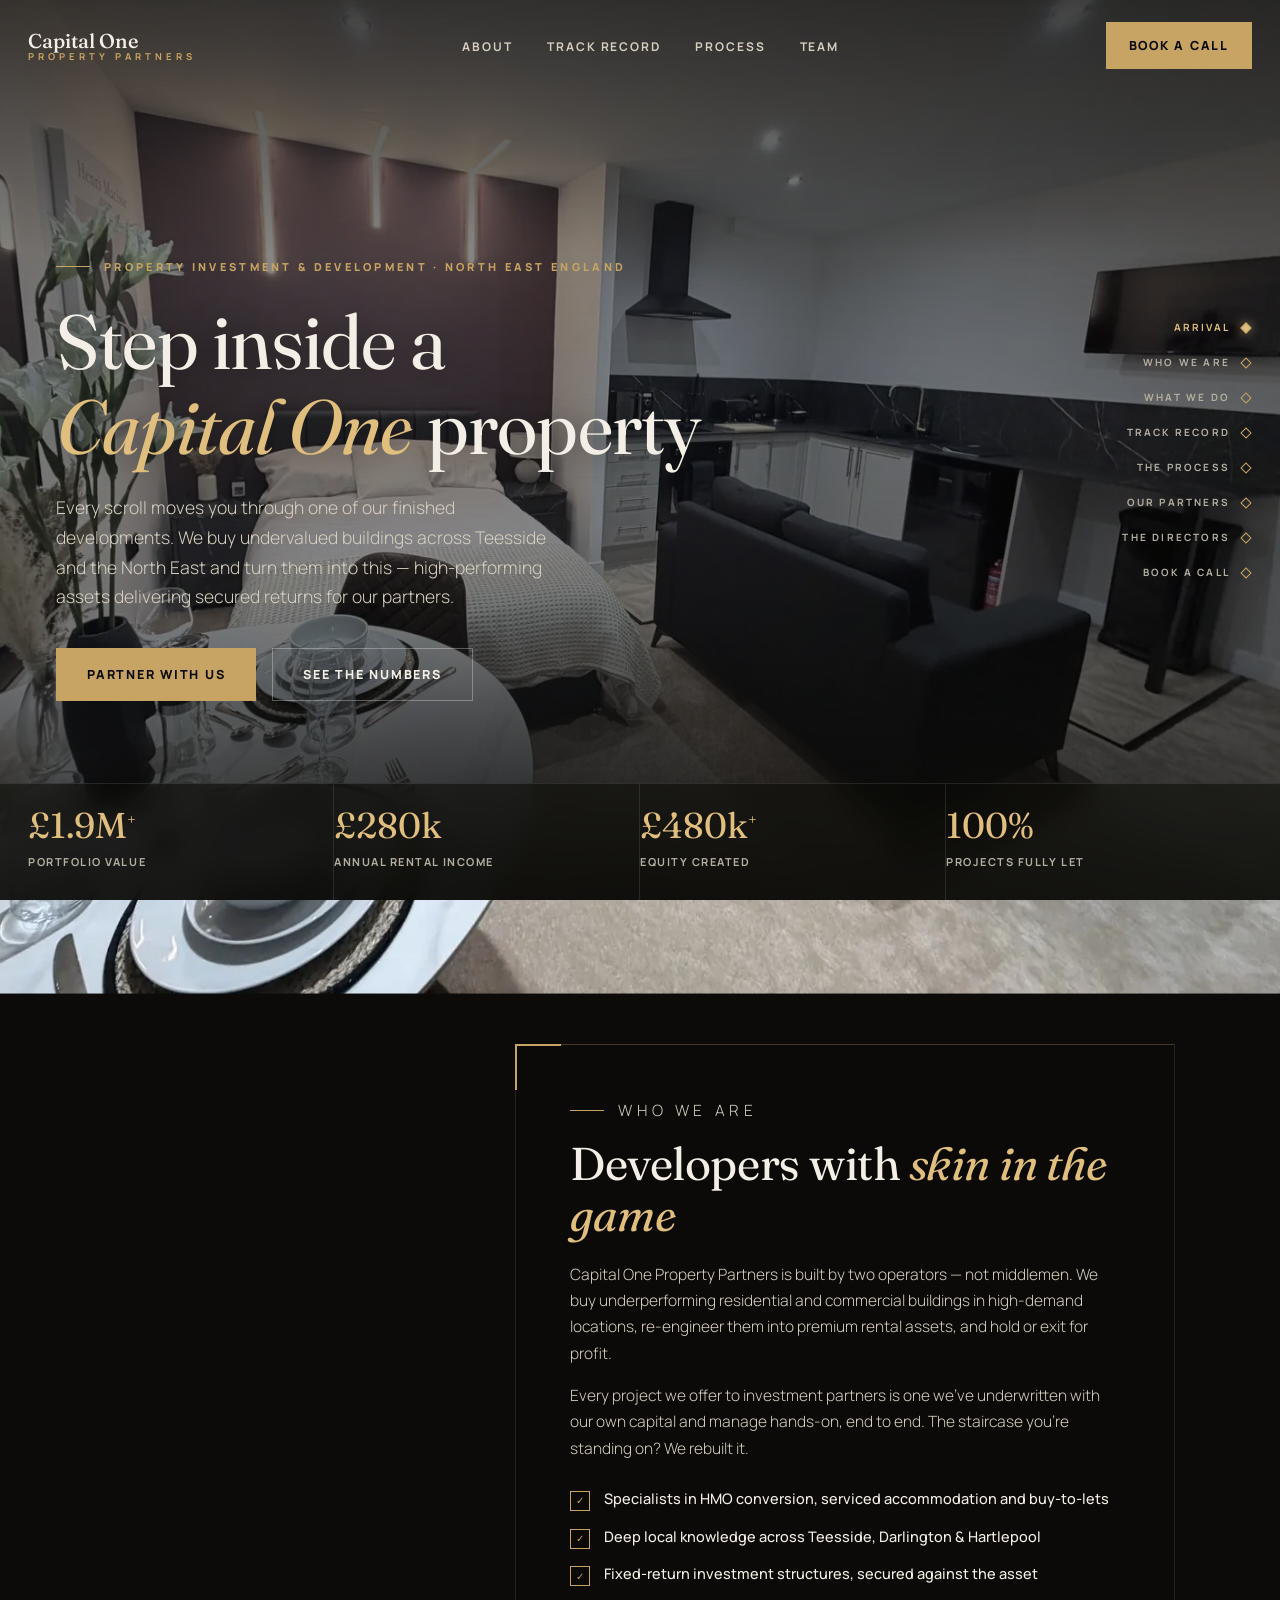
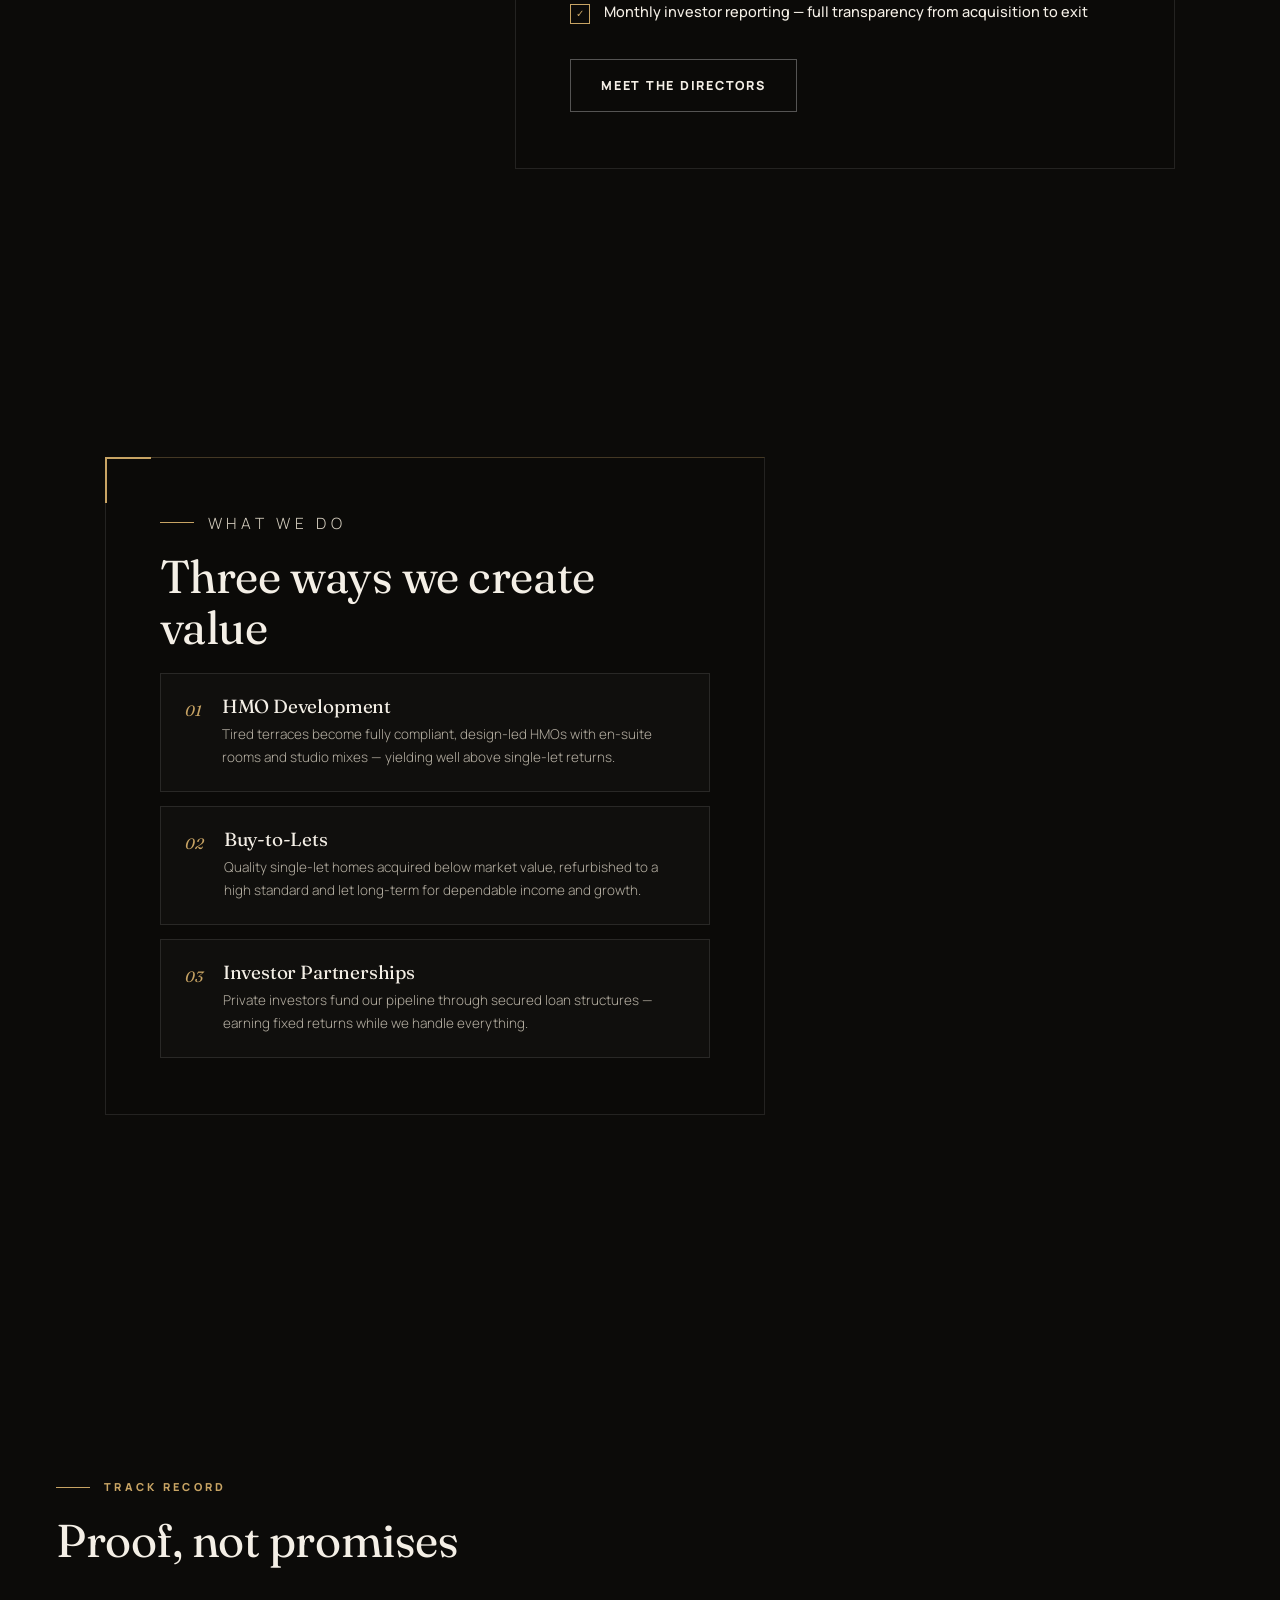
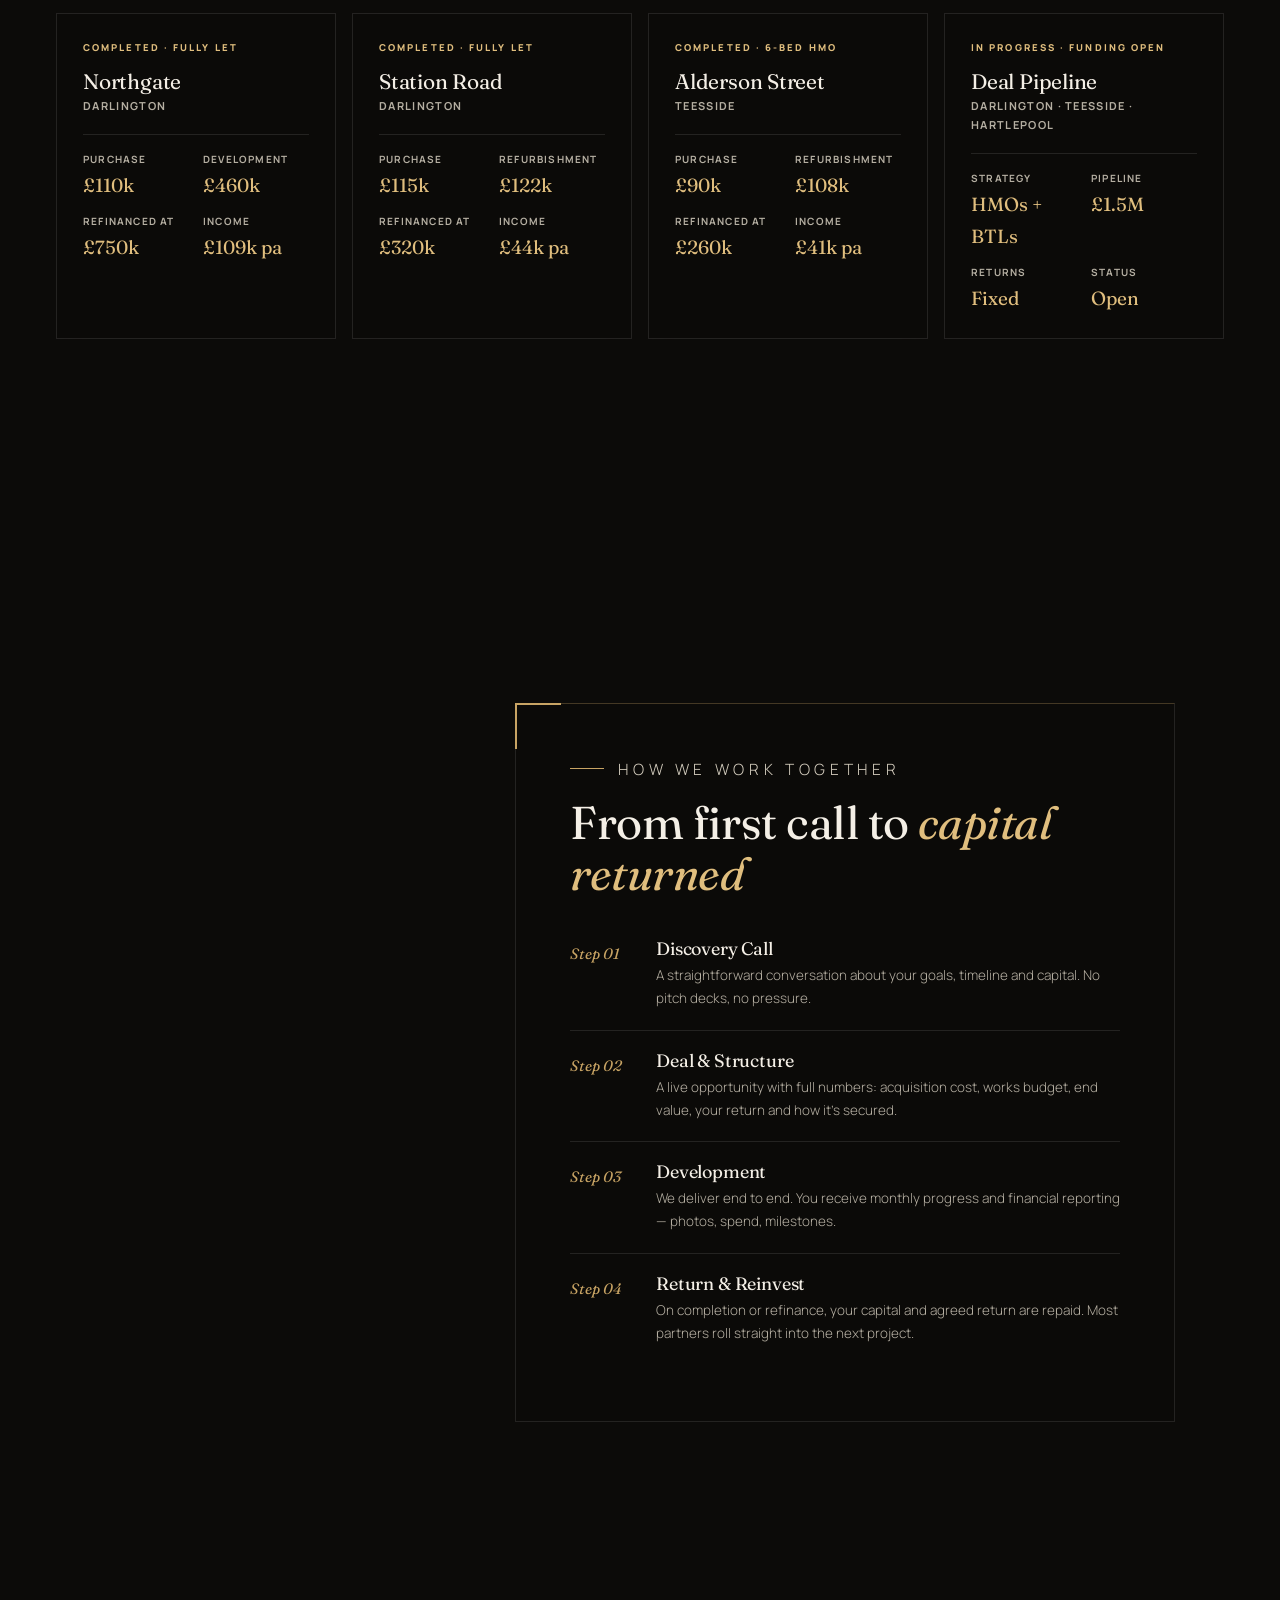
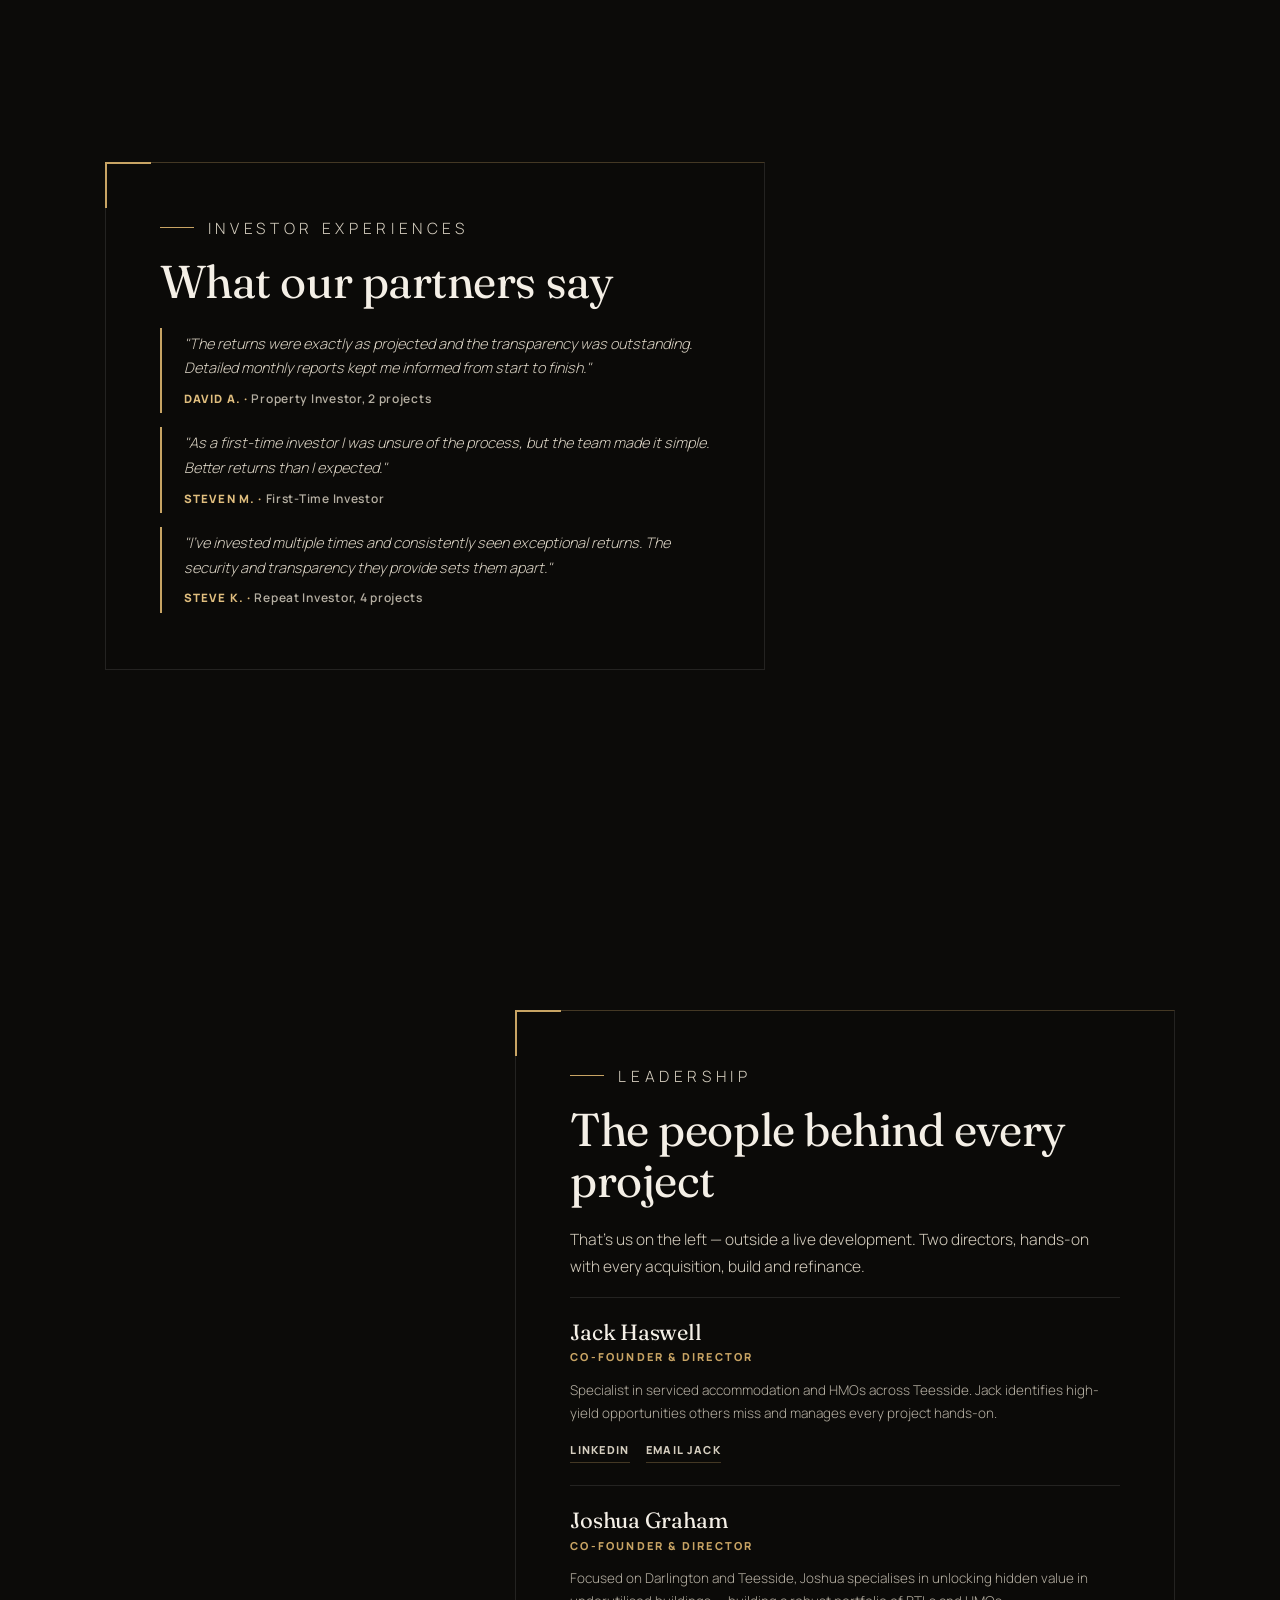
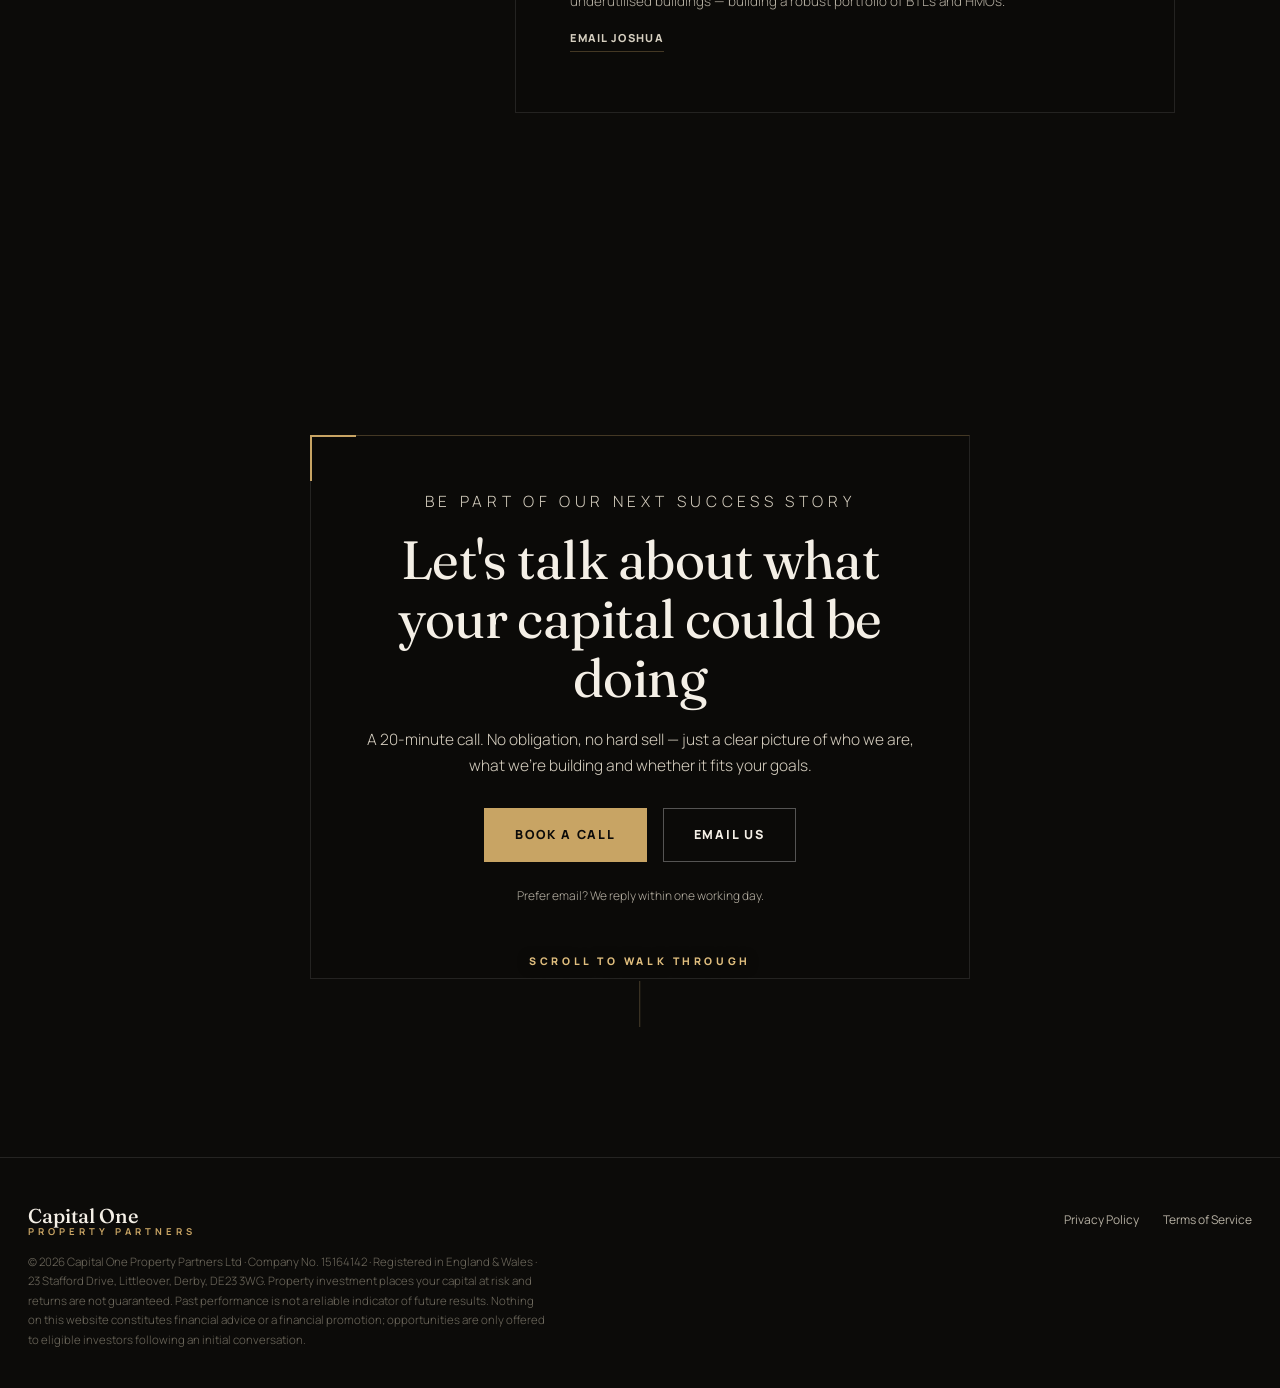
==== v2/index.html @ 55176f04 "Fix squiggle line visibility; add v2 walkthrough design concept - v1: scroll-drawn line now runs dow" ====
<!DOCTYPE html>
<html lang="en-GB">
<head>
<meta charset="UTF-8">
<meta name="viewport" content="width=device-width, initial-scale=1.0">
<title>Capital One Property Partners — Walk Through Our Work</title>
<meta name="description" content="Property investment and development across Teesside and the North East. Scroll to walk through one of our finished properties.">
<meta name="robots" content="noindex"><!-- design concept — remove when this becomes the live site -->
<link rel="icon" href="data:image/svg+xml,%3Csvg xmlns='http://www.w3.org/2000/svg' viewBox='0 0 64 64'%3E%3Crect width='64' height='64' fill='%230c0b09'/%3E%3Ctext x='32' y='45' font-family='Georgia,serif' font-size='34' fill='%23c8a464' text-anchor='middle'%3EC1%3C/text%3E%3C/svg%3E">
<link rel="preconnect" href="https://fonts.googleapis.com">
<link rel="preconnect" href="https://fonts.gstatic.com" crossorigin>
<link href="https://fonts.googleapis.com/css2?family=Fraunces:ital,opsz,wght@0,9..144,300;0,9..144,400;0,9..144,500;1,9..144,300;1,9..144,400&family=Manrope:wght@300;400;500;600;700;800&display=swap" rel="stylesheet">
<style>
/* ============================================================
   CAPITAL ONE PROPERTY PARTNERS — V2 CONCEPT
   "The Walkthrough": scrolling moves you through a property;
   each section of the site is a room.
   ============================================================ */
:root{
  --ink:#0c0b09;
  --line:rgba(255,255,255,.1);
  --line-2:rgba(200,164,100,.3);
  --gold:#c8a464;
  --gold-bright:#e0be7e;
  --cream:#f4efe6;
  --body:#b5afa2;
  --body-bright:#d6cfc0;
  --glass:rgba(12,11,9,.68);
  --serif:'Fraunces',Georgia,serif;
  --sans:'Manrope',-apple-system,sans-serif;
}
*{margin:0;padding:0;box-sizing:border-box}
html{scroll-behavior:smooth}
body{background:var(--ink);color:var(--cream);font-family:var(--sans);font-size:16px;line-height:1.7;-webkit-font-smoothing:antialiased;overflow-x:hidden}
img{max-width:100%;display:block}
a{color:inherit;text-decoration:none}
::selection{background:var(--gold);color:var(--ink)}

/* ============ THE WALK: fixed scenery ============ */
#walk{position:fixed;inset:0;z-index:-2;background:var(--ink)}
.scene{position:absolute;inset:-4%;width:108%;height:108%;object-fit:cover;opacity:0;visibility:hidden;transform:scale(1.05)}
.scene.first{opacity:1;visibility:visible}
#walk-tint{position:fixed;inset:0;z-index:-1;background:
  radial-gradient(120% 90% at 50% 108%,rgba(12,11,9,.88) 0%,rgba(12,11,9,.28) 55%,rgba(12,11,9,.42) 100%),
  linear-gradient(180deg,rgba(12,11,9,.62) 0%,rgba(12,11,9,.18) 28%,rgba(12,11,9,.30) 72%,rgba(12,11,9,.72) 100%)}
@media (prefers-reduced-motion:reduce){.scene{transform:none!important;transition:opacity .4s ease}}

/* ============ ROOM CAPTION ============ */
#room{position:fixed;left:26px;bottom:24px;z-index:40;display:flex;align-items:center;gap:12px;
  background:rgba(12,11,9,.72);-webkit-backdrop-filter:blur(10px);backdrop-filter:blur(10px);
  border:1px solid var(--line-2);padding:10px 18px 10px 14px;max-width:74vw;
  transition:opacity .45s ease,transform .45s ease}
#room.swap,#room.off{opacity:0;transform:translateY(8px)}
#room .pin{width:8px;height:8px;background:var(--gold-bright);border-radius:50%;flex:none;
  box-shadow:0 0 10px var(--gold-bright)}
#room .where{font-size:10px;letter-spacing:.3em;text-transform:uppercase;color:var(--gold);font-weight:800;line-height:1.4}
#room .name{font-family:var(--serif);font-size:16px;color:var(--cream);line-height:1.25;white-space:nowrap;overflow:hidden;text-overflow:ellipsis}

/* ============ ROUTE RAIL (desktop) ============ */
#rail{position:fixed;right:30px;top:50%;transform:translateY(-50%);z-index:40;display:flex;flex-direction:column;gap:4px}
#rail a{display:flex;align-items:center;gap:12px;padding:7px 0;justify-content:flex-end}
#rail .lbl{font-size:10px;letter-spacing:.22em;text-transform:uppercase;font-weight:700;color:var(--body);opacity:0;transform:translateX(6px);transition:all .3s ease;white-space:nowrap}
#rail .node{width:8px;height:8px;border:1px solid var(--gold);transform:rotate(45deg);flex:none;transition:all .3s ease;background:transparent}
#rail a:hover .lbl{opacity:1;transform:none}
#rail a.on .node{background:var(--gold-bright);box-shadow:0 0 12px rgba(224,190,126,.8)}
#rail a.on .lbl{opacity:1;transform:none;color:var(--gold-bright)}
@media(max-width:900px){#rail{display:none}}

/* ============ NAV ============ */
header{position:fixed;inset:0 0 auto 0;z-index:100;padding:22px 0;transition:all .35s ease}
header.scrolled{background:rgba(12,11,9,.82);-webkit-backdrop-filter:blur(16px);backdrop-filter:blur(16px);border-bottom:1px solid var(--line);padding:13px 0}
.nav{display:flex;align-items:center;justify-content:space-between;max-width:1340px;margin:0 auto;padding:0 28px}
.logo{display:flex;flex-direction:column;line-height:1.15}
.logo b{font-family:var(--serif);font-size:20px;font-weight:500}
.logo span{font-size:9.5px;letter-spacing:.42em;text-transform:uppercase;color:var(--gold);font-weight:700}
.nav-links{display:flex;gap:34px;list-style:none}
.nav-links a{font-size:12px;font-weight:700;letter-spacing:.16em;text-transform:uppercase;color:var(--body-bright);padding:6px 0;position:relative}
.nav-links a::after{content:"";position:absolute;left:0;bottom:0;width:0;height:1px;background:var(--gold);transition:width .3s ease}
.nav-links a:hover{color:var(--cream)}.nav-links a:hover::after{width:100%}
.btn{display:inline-flex;align-items:center;gap:11px;padding:15px 30px;font-size:12.5px;font-weight:800;letter-spacing:.14em;text-transform:uppercase;border:1px solid transparent;cursor:pointer;transition:all .3s ease}
.btn-gold{background:var(--gold);color:var(--ink)}
.btn-gold:hover{background:var(--gold-bright);transform:translateY(-2px);box-shadow:0 14px 34px rgba(200,164,100,.3)}
.btn-ghost{border-color:rgba(255,255,255,.3);color:var(--cream)}
.btn-ghost:hover{border-color:var(--gold);color:var(--gold-bright)}
.nav .btn{padding:12px 22px}
@media(max-width:900px){.nav-links{display:none}}

/* ============ CONTENT SHELL ============ */
main{position:relative;z-index:1}
section{min-height:100svh;display:flex;align-items:center;padding:16vh 28px}
.panel{max-width:660px;background:var(--glass);-webkit-backdrop-filter:blur(18px);backdrop-filter:blur(18px);
  border:1px solid var(--line);border-top:1px solid var(--line-2);padding:52px 54px 56px;position:relative}
.panel::before{content:"";position:absolute;top:-1px;left:-1px;width:44px;height:44px;
  border-top:2px solid var(--gold);border-left:2px solid var(--gold)}
.panel-right{margin-left:auto;margin-right:6vw}
.panel-left{margin-right:auto;margin-left:6vw}
.panel-center{margin:0 auto;text-align:center}
.kicker{font-size:11px;letter-spacing:.3em;text-transform:uppercase;color:var(--gold);font-weight:800;display:flex;align-items:center;gap:14px;margin-bottom:20px}
.kicker::before{content:"";width:34px;height:1px;background:var(--gold)}
.panel-center .kicker{justify-content:center}.panel-center .kicker::before{display:none}
h1,h2,h3{font-family:var(--serif);font-weight:400;line-height:1.1;letter-spacing:-.01em}
h2{font-size:clamp(30px,3.6vw,46px);margin-bottom:20px}
.panel p{color:var(--body-bright);font-weight:300;margin-bottom:16px;font-size:15.5px}
.gold-i{font-style:italic;color:var(--gold-bright)}

/* reveal */
@media (prefers-reduced-motion:no-preference){
  .rv{opacity:0;transform:translateY(30px);transition:opacity .8s ease,transform .8s ease}
  .rv.in{opacity:1;transform:none}
}

/* ============ HERO ============ */
.hero{flex-direction:column;justify-content:flex-end;align-items:stretch;padding-bottom:0}
.hero-inner{max-width:1340px;margin:0 auto;width:100%;padding:0 28px 30px}
.hero .kicker{margin-bottom:24px}
.hero h1{font-size:clamp(40px,6vw,86px);max-width:14ch;text-shadow:0 2px 30px rgba(0,0,0,.45)}
.hero .lead{color:var(--body-bright);font-size:17.5px;font-weight:300;max-width:52ch;margin:24px 0 36px}
.hero-ctas{display:flex;gap:16px;flex-wrap:wrap;margin-bottom:52px}
.hero-strip{display:grid;grid-template-columns:repeat(4,1fr);border-top:1px solid var(--line);
  background:rgba(12,11,9,.55);-webkit-backdrop-filter:blur(12px);backdrop-filter:blur(12px);margin:0 -28px;padding:0 28px}
.hero-strip .cell{padding:24px 24px 28px 0;border-right:1px solid var(--line)}
.hero-strip .cell:last-child{border-right:none}
.stat-n{font-family:var(--serif);font-size:clamp(28px,2.8vw,42px);color:var(--gold-bright);line-height:1}
.stat-n sup{font-size:.45em;top:-.9em}
.stat-l{font-size:11px;letter-spacing:.14em;text-transform:uppercase;color:var(--body);margin-top:9px;font-weight:700}
.walk-hint{position:absolute;left:50%;transform:translateX(-50%);bottom:130px;z-index:5;display:flex;flex-direction:column;align-items:center;gap:10px;
  font-size:10.5px;letter-spacing:.34em;text-transform:uppercase;color:var(--gold-bright);font-weight:800;text-shadow:0 1px 12px rgba(0,0,0,.6)}
.walk-hint .track{width:1px;height:46px;background:rgba(224,190,126,.28);position:relative;overflow:hidden}
.walk-hint .track::after{content:"";position:absolute;left:0;top:-40%;width:100%;height:40%;background:var(--gold-bright);animation:walkdrop 1.8s ease-in-out infinite}
@keyframes walkdrop{to{top:110%}}
@media(max-width:1020px){.hero-strip{grid-template-columns:1fr 1fr}.hero-strip .cell:nth-child(2){border-right:none}.walk-hint{display:none}}
@media(max-width:600px){.hero-strip{grid-template-columns:1fr 1fr}.hero-strip .cell{padding:16px 12px 18px 0}}

/* ============ ABOUT ============ */
.about-points{list-style:none;margin:26px 0 34px;display:grid;gap:13px}
.about-points li{display:flex;gap:14px;align-items:flex-start;font-weight:500;font-size:14.5px;color:var(--cream)}
.about-points .tick{width:20px;height:20px;flex:none;border:1px solid var(--gold);color:var(--gold);display:flex;align-items:center;justify-content:center;font-size:10px;margin-top:4px}

/* ============ PILLARS ============ */
.pillar-row{display:grid;gap:14px;margin-top:8px}
.pillar{border:1px solid var(--line);padding:22px 24px;display:flex;gap:20px;align-items:flex-start;transition:border-color .3s ease;background:rgba(255,255,255,.02)}
.pillar:hover{border-color:var(--line-2)}
.pillar .num{font-family:var(--serif);font-style:italic;color:var(--gold);font-size:15px;padding-top:2px}
.pillar h3{font-size:19px;margin-bottom:6px}
.pillar p{font-size:13.5px;margin:0;color:var(--body)}

/* ============ TRACK RECORD ============ */
.track-sec{flex-direction:column;justify-content:center;gap:26px}
.track-head{max-width:1340px;width:100%;margin:0 auto;padding:0 28px}
.deals{max-width:1340px;width:100%;margin:0 auto;padding:0 28px;display:grid;grid-template-columns:repeat(4,1fr);gap:16px}
.deal{background:var(--glass);-webkit-backdrop-filter:blur(16px);backdrop-filter:blur(16px);border:1px solid var(--line);padding:26px 26px 24px;transition:all .35s ease;position:relative;overflow:hidden}
.deal:hover{border-color:var(--line-2);transform:translateY(-5px)}
.deal .tag{font-size:9.5px;letter-spacing:.22em;text-transform:uppercase;color:var(--gold-bright);font-weight:800;margin-bottom:14px}
.deal h3{font-size:21px}
.deal .loc{color:var(--body);font-size:11px;letter-spacing:.12em;text-transform:uppercase;font-weight:700;margin:4px 0 18px}
.deal dl{display:grid;grid-template-columns:1fr 1fr;gap:12px 14px;border-top:1px solid var(--line);padding-top:16px}
.deal dt{font-size:10px;letter-spacing:.12em;text-transform:uppercase;color:var(--body);font-weight:700}
.deal dd{font-family:var(--serif);font-size:19px;color:var(--gold-bright);margin-top:1px}
@media(max-width:1020px){.deals{grid-template-columns:1fr 1fr}}
@media(max-width:600px){.deals{grid-template-columns:1fr}}

/* ============ PROCESS ============ */
.steps{counter-reset:s;display:grid;gap:0;margin-top:6px}
.step{display:flex;gap:22px;padding:20px 0;border-bottom:1px solid var(--line);align-items:flex-start}
.step:last-child{border-bottom:none}
.step .n{font-family:var(--serif);font-style:italic;color:var(--gold);font-size:15px;flex:none;width:64px;padding-top:2px}
.step h3{font-size:18px;margin-bottom:5px}
.step p{font-size:13.5px;margin:0;color:var(--body)}

/* ============ TESTIMONIALS ============ */
.quotes{display:grid;gap:14px;margin-top:6px}
.quote{border-left:2px solid var(--gold);padding:4px 0 4px 22px}
.quote p{font-style:italic;font-size:14.5px;margin-bottom:8px}
.quote .who{font-size:11.5px;letter-spacing:.1em;text-transform:uppercase;font-weight:800;color:var(--gold-bright)}
.quote .who span{color:var(--body);font-weight:600;letter-spacing:.06em;text-transform:none;font-size:12px}

/* ============ TEAM ============ */
.member{border-top:1px solid var(--line);padding:22px 0 4px;margin-top:18px}
.member h3{font-size:22px}
.member .role{color:var(--gold);font-size:11px;letter-spacing:.2em;text-transform:uppercase;font-weight:800;margin:4px 0 12px}
.member p{font-size:13.5px;color:var(--body)}
.member .links{display:flex;gap:16px;margin-top:12px}
.member .links a{font-size:11px;letter-spacing:.12em;text-transform:uppercase;font-weight:800;color:var(--body-bright);border-bottom:1px solid var(--line-2);padding-bottom:3px;transition:color .3s}
.member .links a:hover{color:var(--gold-bright)}

/* ============ CTA ============ */
.cta h2{font-size:clamp(34px,4.2vw,56px);max-width:20ch;margin:0 auto 18px}
.cta-actions{display:flex;gap:16px;justify-content:center;flex-wrap:wrap;margin-top:30px}
.cta .micro{margin-top:24px;font-size:12px;color:var(--body)}

/* ============ FOOTER ============ */
footer{position:relative;z-index:1;background:var(--ink);border-top:1px solid var(--line);padding:46px 28px 38px}
.foot{max-width:1340px;margin:0 auto;display:flex;justify-content:space-between;gap:30px;flex-wrap:wrap;align-items:flex-start}
.foot p{font-size:11.5px;color:#6f6a5e;max-width:74ch;font-weight:300;margin-top:14px}
.foot .links{display:flex;gap:24px;font-size:12px;flex:none;padding-top:6px}
.foot .links a{color:var(--body)}
.foot .links a:hover{color:var(--cream)}

@media(max-width:720px){
  section{padding:12vh 18px}
  .hero-inner{padding:0 0 24px}
  .hero-strip{margin:0 -18px;padding:0 18px}
  .panel{padding:34px 26px 38px}
  .panel-left,.panel-right{margin-left:0;margin-right:0}
  #room{left:14px;bottom:14px;padding:8px 14px 8px 11px}
  #room .name{font-size:14px}
}
</style>
</head>
<body>

<!-- ============ FIXED SCENERY: the property you walk through ============ -->
<div id="walk" aria-hidden="true">
  <img class="scene first" src="../images/hero.webp" alt="">
  <img class="scene" src="../images/northgate-7.webp" alt="">
  <img class="scene" data-src="../images/northgate-4.webp" alt="">
  <img class="scene" data-src="../images/alderson-6.webp" alt="">
  <img class="scene" data-src="../images/station-road-5.webp" alt="">
  <img class="scene" data-src="../images/station-road-2.webp" alt="">
  <img class="scene" data-src="../images/team.webp" alt="">
  <img class="scene" data-src="../images/cta-bg.webp" alt="">
</div>
<div id="walk-tint" aria-hidden="true"></div>

<!-- room caption -->
<div id="room" aria-live="polite">
  <span class="pin"></span>
  <div>
    <div class="where">You are standing in</div>
    <div class="name" id="room-name">Northgate, Darlington — The Studio</div>
  </div>
</div>

<!-- route rail -->
<nav id="rail" aria-label="Page sections">
  <a href="#top"><span class="lbl">Arrival</span><span class="node"></span></a>
  <a href="#about"><span class="lbl">Who We Are</span><span class="node"></span></a>
  <a href="#pillars"><span class="lbl">What We Do</span><span class="node"></span></a>
  <a href="#track-record"><span class="lbl">Track Record</span><span class="node"></span></a>
  <a href="#process"><span class="lbl">The Process</span><span class="node"></span></a>
  <a href="#voices"><span class="lbl">Our Partners</span><span class="node"></span></a>
  <a href="#team"><span class="lbl">The Directors</span><span class="node"></span></a>
  <a href="#contact"><span class="lbl">Book a Call</span><span class="node"></span></a>
</nav>

<!-- ============ NAV ============ -->
<header id="header">
  <div class="nav">
    <a class="logo" href="#top"><b>Capital One</b><span>Property Partners</span></a>
    <ul class="nav-links">
      <li><a href="#about">About</a></li>
      <li><a href="#track-record">Track Record</a></li>
      <li><a href="#process">Process</a></li>
      <li><a href="#team">Team</a></li>
    </ul>
    <a href="https://calendly.com/capital-one-property-partners/consultation" target="_blank" rel="noopener" class="btn btn-gold">Book a Call</a>
  </div>
</header>

<main>
<!-- ============ SCENE 0 · ARRIVAL ============ -->
<section class="hero" id="top" data-scene="0">
  <div class="walk-hint"><span>Scroll to walk through</span><span class="track"></span></div>
  <div class="hero-inner">
    <p class="kicker rv">Property Investment &amp; Development · North East England</p>
    <h1 class="rv">Step inside a <span class="gold-i">Capital&nbsp;One</span> property</h1>
    <p class="lead rv">Every scroll moves you through one of our finished developments. We buy undervalued buildings across Teesside and the North East and turn them into this — high-performing assets delivering secured returns for our partners.</p>
    <div class="hero-ctas rv">
      <a href="#contact" class="btn btn-gold">Partner With Us</a>
      <a href="#track-record" class="btn btn-ghost">See the Numbers</a>
    </div>
  </div>
  <div class="hero-strip">
    <div class="cell"><div class="stat-n">£<span data-count="1.9" data-dec="1">0</span>M<sup>+</sup></div><div class="stat-l">Portfolio Value</div></div>
    <div class="cell"><div class="stat-n">£<span data-count="280">0</span>k</div><div class="stat-l">Annual Rental Income</div></div>
    <div class="cell"><div class="stat-n">£<span data-count="480">0</span>k<sup>+</sup></div><div class="stat-l">Equity Created</div></div>
    <div class="cell"><div class="stat-n"><span data-count="100">0</span>%</div><div class="stat-l">Projects Fully Let</div></div>
  </div>
</section>

<!-- ============ SCENE 1 · THE STAIRCASE — ABOUT ============ -->
<section id="about" data-scene="1">
  <div class="panel panel-right rv">
    <p class="kicker">Who We Are</p>
    <h2>Developers with <span class="gold-i">skin in the game</span></h2>
    <p>Capital One Property Partners is built by two operators — not middlemen. We buy underperforming residential and commercial buildings in high-demand locations, re-engineer them into premium rental assets, and hold or exit for profit.</p>
    <p>Every project we offer to investment partners is one we've underwritten with our own capital and manage hands-on, end to end. The staircase you're standing on? We rebuilt it.</p>
    <ul class="about-points">
      <li><span class="tick">✓</span> Specialists in HMO conversion, serviced accommodation and buy-to-lets</li>
      <li><span class="tick">✓</span> Deep local knowledge across Teesside, Darlington &amp; Hartlepool</li>
      <li><span class="tick">✓</span> Fixed-return investment structures, secured against the asset</li>
      <li><span class="tick">✓</span> Monthly investor reporting — full transparency from acquisition to exit</li>
    </ul>
    <a href="#team" class="btn btn-ghost">Meet the Directors</a>
  </div>
</section>

<!-- ============ SCENE 2 · THE STUDIO — WHAT WE DO ============ -->
<section id="pillars" data-scene="2">
  <div class="panel panel-left rv">
    <p class="kicker">What We Do</p>
    <h2>Three ways we create value</h2>
    <div class="pillar-row">
      <div class="pillar"><span class="num">01</span><div><h3>HMO Development</h3><p>Tired terraces become fully compliant, design-led HMOs with en-suite rooms and studio mixes — yielding well above single-let returns.</p></div></div>
      <div class="pillar"><span class="num">02</span><div><h3>Buy-to-Lets</h3><p>Quality single-let homes acquired below market value, refurbished to a high standard and let long-term for dependable income and growth.</p></div></div>
      <div class="pillar"><span class="num">03</span><div><h3>Investor Partnerships</h3><p>Private investors fund our pipeline through secured loan structures — earning fixed returns while we handle everything.</p></div></div>
    </div>
  </div>
</section>

<!-- ============ SCENE 3 · THE KITCHEN — TRACK RECORD ============ -->
<section class="track-sec" id="track-record" data-scene="3">
  <div class="track-head rv">
    <p class="kicker">Track Record</p>
    <h2>Proof, not promises</h2>
  </div>
  <div class="deals">
    <article class="deal rv">
      <div class="tag">Completed · Fully Let</div>
      <h3>Northgate</h3><p class="loc">Darlington</p>
      <dl><div><dt>Purchase</dt><dd>£110k</dd></div><div><dt>Development</dt><dd>£460k</dd></div><div><dt>Refinanced At</dt><dd>£750k</dd></div><div><dt>Income</dt><dd>£109k pa</dd></div></dl>
    </article>
    <article class="deal rv">
      <div class="tag">Completed · Fully Let</div>
      <h3>Station Road</h3><p class="loc">Darlington</p>
      <dl><div><dt>Purchase</dt><dd>£115k</dd></div><div><dt>Refurbishment</dt><dd>£122k</dd></div><div><dt>Refinanced At</dt><dd>£320k</dd></div><div><dt>Income</dt><dd>£44k pa</dd></div></dl>
    </article>
    <article class="deal rv">
      <div class="tag">Completed · 6-Bed HMO</div>
      <h3>Alderson Street</h3><p class="loc">Teesside</p>
      <dl><div><dt>Purchase</dt><dd>£90k</dd></div><div><dt>Refurbishment</dt><dd>£108k</dd></div><div><dt>Refinanced At</dt><dd>£260k</dd></div><div><dt>Income</dt><dd>£41k pa</dd></div></dl>
    </article>
    <article class="deal rv">
      <div class="tag">In Progress · Funding Open</div>
      <h3>Deal Pipeline</h3><p class="loc">Darlington · Teesside · Hartlepool</p>
      <dl><div><dt>Strategy</dt><dd>HMOs + BTLs</dd></div><div><dt>Pipeline</dt><dd>£1.5M</dd></div><div><dt>Returns</dt><dd>Fixed</dd></div><div><dt>Status</dt><dd>Open</dd></div></dl>
    </article>
  </div>
</section>

<!-- ============ SCENE 4 · THE BEDROOM — PROCESS ============ -->
<section id="process" data-scene="4">
  <div class="panel panel-right rv">
    <p class="kicker">How We Work Together</p>
    <h2>From first call to <span class="gold-i">capital returned</span></h2>
    <div class="steps">
      <div class="step"><span class="n">Step 01</span><div><h3>Discovery Call</h3><p>A straightforward conversation about your goals, timeline and capital. No pitch decks, no pressure.</p></div></div>
      <div class="step"><span class="n">Step 02</span><div><h3>Deal &amp; Structure</h3><p>A live opportunity with full numbers: acquisition cost, works budget, end value, your return and how it's secured.</p></div></div>
      <div class="step"><span class="n">Step 03</span><div><h3>Development</h3><p>We deliver end to end. You receive monthly progress and financial reporting — photos, spend, milestones.</p></div></div>
      <div class="step"><span class="n">Step 04</span><div><h3>Return &amp; Reinvest</h3><p>On completion or refinance, your capital and agreed return are repaid. Most partners roll straight into the next project.</p></div></div>
    </div>
  </div>
</section>

<!-- ============ SCENE 5 · THE BATHROOM — TESTIMONIALS ============ -->
<section id="voices" data-scene="5">
  <div class="panel panel-left rv">
    <p class="kicker">Investor Experiences</p>
    <h2>What our partners say</h2>
    <div class="quotes">
      <div class="quote"><p>"The returns were exactly as projected and the transparency was outstanding. Detailed monthly reports kept me informed from start to finish."</p><div class="who">David A. · <span>Property Investor, 2 projects</span></div></div>
      <div class="quote"><p>"As a first-time investor I was unsure of the process, but the team made it simple. Better returns than I expected."</p><div class="who">Steven M. · <span>First-Time Investor</span></div></div>
      <div class="quote"><p>"I've invested multiple times and consistently seen exceptional returns. The security and transparency they provide sets them apart."</p><div class="who">Steve K. · <span>Repeat Investor, 4 projects</span></div></div>
    </div>
  </div>
</section>

<!-- ============ SCENE 6 · OUTSIDE — TEAM ============ -->
<section id="team" data-scene="6">
  <div class="panel panel-right rv">
    <p class="kicker">Leadership</p>
    <h2>The people behind every project</h2>
    <p>That's us on the left — outside a live development. Two directors, hands-on with every acquisition, build and refinance.</p>
    <div class="member">
      <h3>Jack Haswell</h3>
      <p class="role">Co-Founder &amp; Director</p>
      <p>Specialist in serviced accommodation and HMOs across Teesside. Jack identifies high-yield opportunities others miss and manages every project hands-on.</p>
      <div class="links"><a href="https://www.linkedin.com/in/jack-h-4380329a/" target="_blank" rel="noopener">LinkedIn</a><a href="mailto:jack.haswell@capitalonepropertypartners.com">Email Jack</a></div>
    </div>
    <div class="member">
      <h3>Joshua Graham</h3>
      <p class="role">Co-Founder &amp; Director</p>
      <p>Focused on Darlington and Teesside, Joshua specialises in unlocking hidden value in underutilised buildings — building a robust portfolio of BTLs and HMOs.</p>
      <div class="links"><a href="mailto:joshua.graham@capitalonepropertypartners.com">Email Joshua</a></div>
    </div>
  </div>
</section>

<!-- ============ SCENE 7 · GOLDEN HOUR — CTA ============ -->
<section class="cta" id="contact" data-scene="7">
  <div class="panel panel-center rv">
    <p class="kicker">Be Part of Our Next Success Story</p>
    <h2>Let's talk about what your capital could be doing</h2>
    <p>A 20-minute call. No obligation, no hard sell — just a clear picture of who we are, what we're building and whether it fits your goals.</p>
    <div class="cta-actions">
      <a href="https://calendly.com/capital-one-property-partners/consultation" target="_blank" rel="noopener" class="btn btn-gold">Book a Call</a>
      <a href="mailto:info@capitalonepropertypartners.com" class="btn btn-ghost">Email Us</a>
    </div>
    <p class="micro">Prefer email? We reply within one working day.</p>
  </div>
</section>
</main>

<!-- ============ FOOTER ============ -->
<footer>
  <div class="foot">
    <div>
      <a class="logo" href="#top"><b>Capital One</b><span>Property Partners</span></a>
      <p>© 2026 Capital One Property Partners Ltd · Company No. 15164142 · Registered in England &amp; Wales · 23 Stafford Drive, Littleover, Derby, DE23 3WG. Property investment places your capital at risk and returns are not guaranteed. Past performance is not a reliable indicator of future results. Nothing on this website constitutes financial advice or a financial promotion; opportunities are only offered to eligible investors following an initial conversation.</p>
    </div>
    <div class="links"><a href="../privacy.html">Privacy Policy</a><a href="../terms.html">Terms of Service</a></div>
  </div>
</footer>

<script>
// ============ Sticky nav ============
const header=document.getElementById('header');
addEventListener('scroll',()=>header.classList.toggle('scrolled',scrollY>40),{passive:true});

// ============ Reveal on scroll ============
const io=new IntersectionObserver(es=>es.forEach(e=>{
  if(e.isIntersecting){e.target.classList.add('in');io.unobserve(e.target);}
}),{threshold:.1,rootMargin:'0px 0px -5% 0px'});
document.querySelectorAll('.rv').forEach(el=>io.observe(el));
setTimeout(()=>document.querySelectorAll('.rv').forEach(el=>el.classList.add('in')),1600);

// ============ Animated counters ============
const cio=new IntersectionObserver(es=>es.forEach(e=>{
  if(!e.isIntersecting)return;cio.unobserve(e.target);
  const el=e.target,end=parseFloat(el.dataset.count),dec=+(el.dataset.dec||0),t0=performance.now();
  const step=t=>{const p=Math.min((t-t0)/1400,1),ease=1-Math.pow(1-p,3);
    el.textContent=(end*ease).toFixed(dec);if(p<1)requestAnimationFrame(step);};
  requestAnimationFrame(step);
}),{threshold:.5});
document.querySelectorAll('[data-count]').forEach(el=>cio.observe(el));

// ============ THE WALK ============
// Scroll position maps to a continuous "pos" in scene-index space.
// Each scene fades in over the section boundary and dollies slowly forward
// while you're in its room, like walking through the property.
(function(){
  const scenes=[...document.querySelectorAll('.scene')],
        sections=[...document.querySelectorAll('main section[data-scene]')],
        roomName=document.getElementById('room-name'),
        room=document.getElementById('room'),
        rail=[...document.querySelectorAll('#rail a')],
        reduced=matchMedia('(prefers-reduced-motion:reduce)').matches;
  const CAPTIONS=[
    'Northgate, Darlington — The Studio',
    'Northgate — The Staircase',
    'Northgate — Studio Four',
    'Alderson Street, Teesside — The Kitchen',
    'Station Road, Darlington — Bedroom Two',
    'Station Road — The Bathroom',
    'On Site — Darlington',
    'Your Next Investment'
  ];
  let B=[],shownRoom=0;

  function measure(){
    B=sections.map(s=>{
      const t=s.getBoundingClientRect().top+scrollY;
      return Math.max(t-innerHeight*0.45,0);
    });
    B[0]=0;
    B.push(document.documentElement.scrollHeight);
    tick();
  }

  function loadScene(i){
    const el=scenes[i];
    if(el&&el.dataset.src){el.src=el.dataset.src;delete el.dataset.src;}
  }

  function tick(){
    if(!B.length)return;
    let k=0;
    while(k<scenes.length-1&&scrollY>=B[k+1])k++;
    const span=Math.max(B[k+1]-B[k],1),
          pos=k+Math.min(Math.max((scrollY-B[k])/span,0),1);
    loadScene(k+1);loadScene(k+2);
    scenes.forEach((el,i)=>{
      // Only the scene underfoot and its neighbours stay composited;
      // everything else is fully hidden so the GPU drops its layer.
      if(i<k-1||i>k+1){el.style.visibility='hidden';return}
      const o=i===0?1:Math.min(Math.max((pos-(i-0.28))/0.28,0),1);
      const covered=i<k&&pos>=i+1;   // fully hidden behind the scene above it
      el.style.visibility=(o<=0||covered)?'hidden':'visible';
      el.style.opacity=o;
      if(!reduced){
        const lp=Math.min(Math.max((pos-i+1)/1.9,0),1);
        el.style.transform=`scale(${(1.05+0.13*lp).toFixed(4)})`;
      }
    });
    room.classList.toggle('off',pos<0.35);
    // caption + rail
    // switch label once the next room is actually fading in (not mid-room)
    const active=Math.min(Math.floor(pos+0.14),scenes.length-1);
    if(active!==shownRoom){
      shownRoom=active;
      room.classList.add('swap');
      setTimeout(()=>{roomName.textContent=CAPTIONS[active];room.classList.remove('swap');},240);
    }
    rail.forEach((a,i)=>a.classList.toggle('on',i===active));
  }

  addEventListener('scroll',tick,{passive:true});
  addEventListener('resize',()=>{clearTimeout(measure._t);measure._t=setTimeout(measure,180)});
  addEventListener('load',measure);
  setTimeout(measure,300);
  roomName.textContent=CAPTIONS[0];
})();
</script>
</body>
</html>
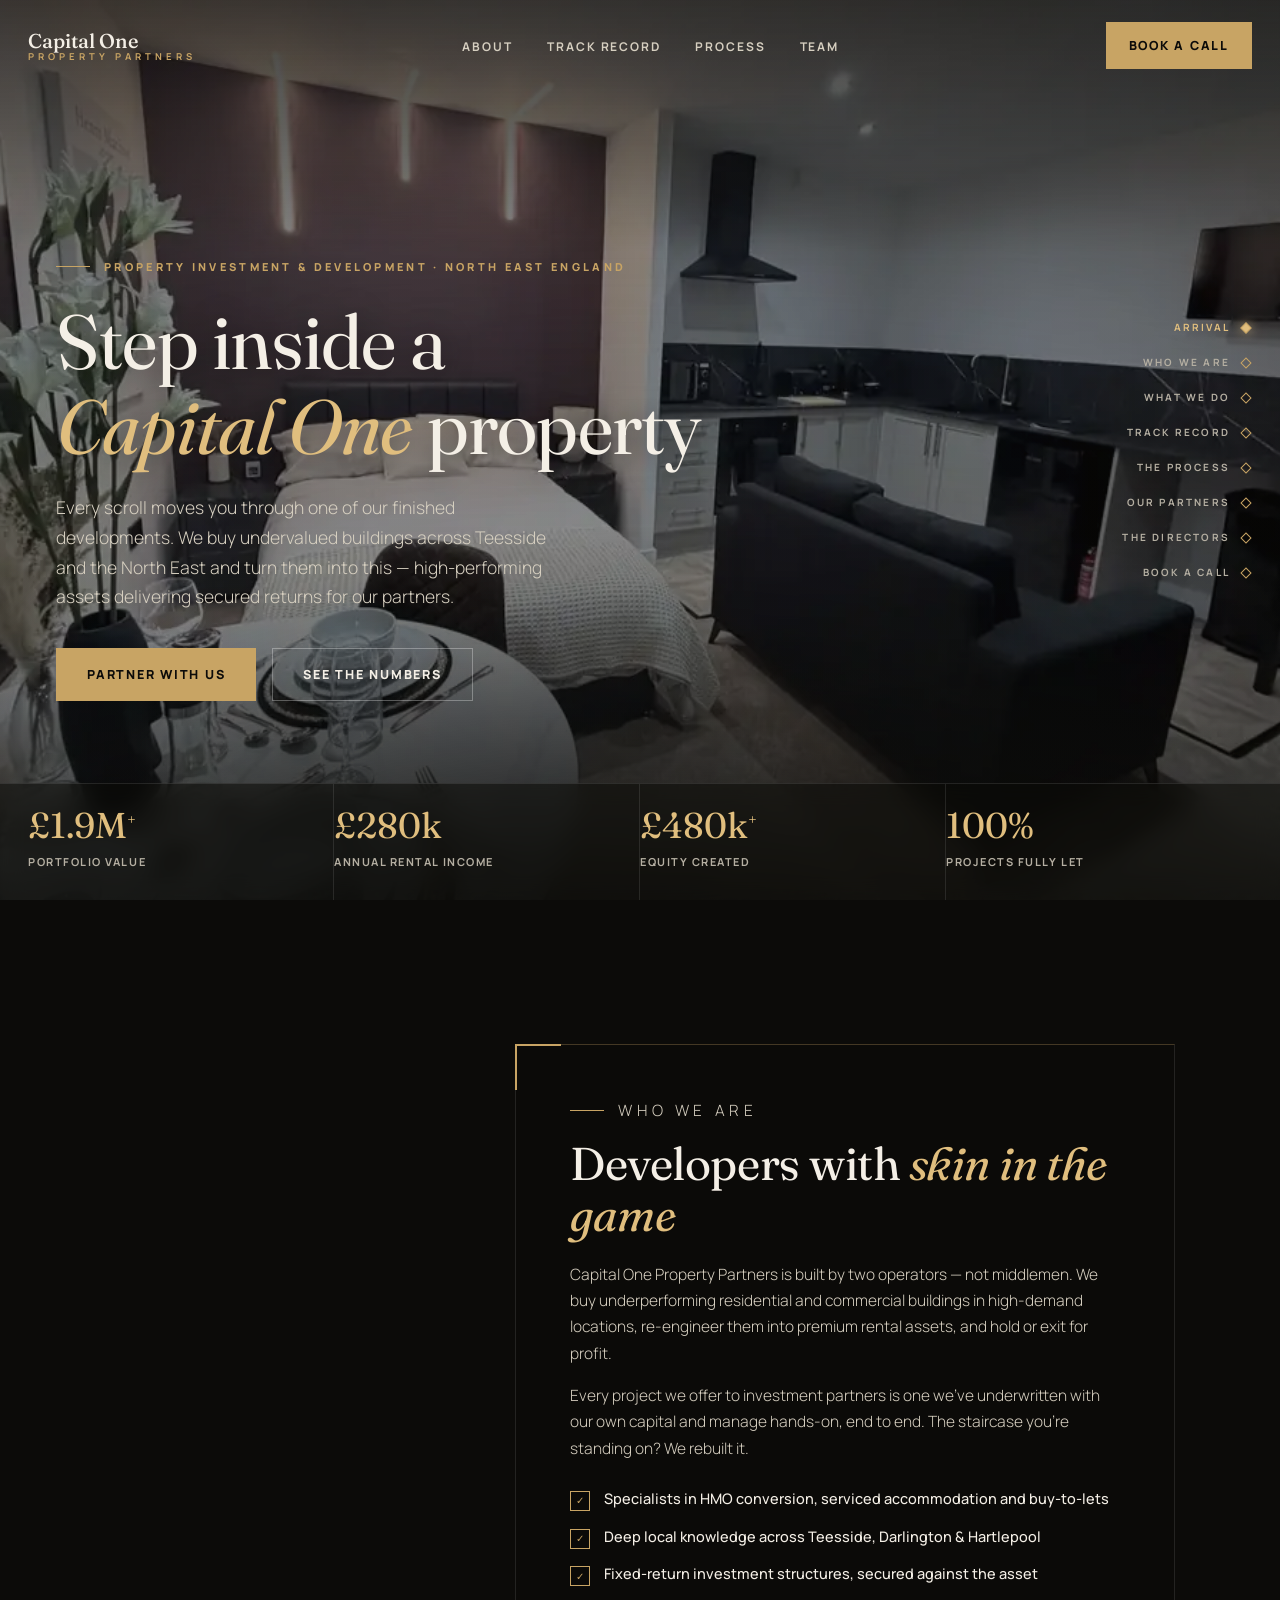
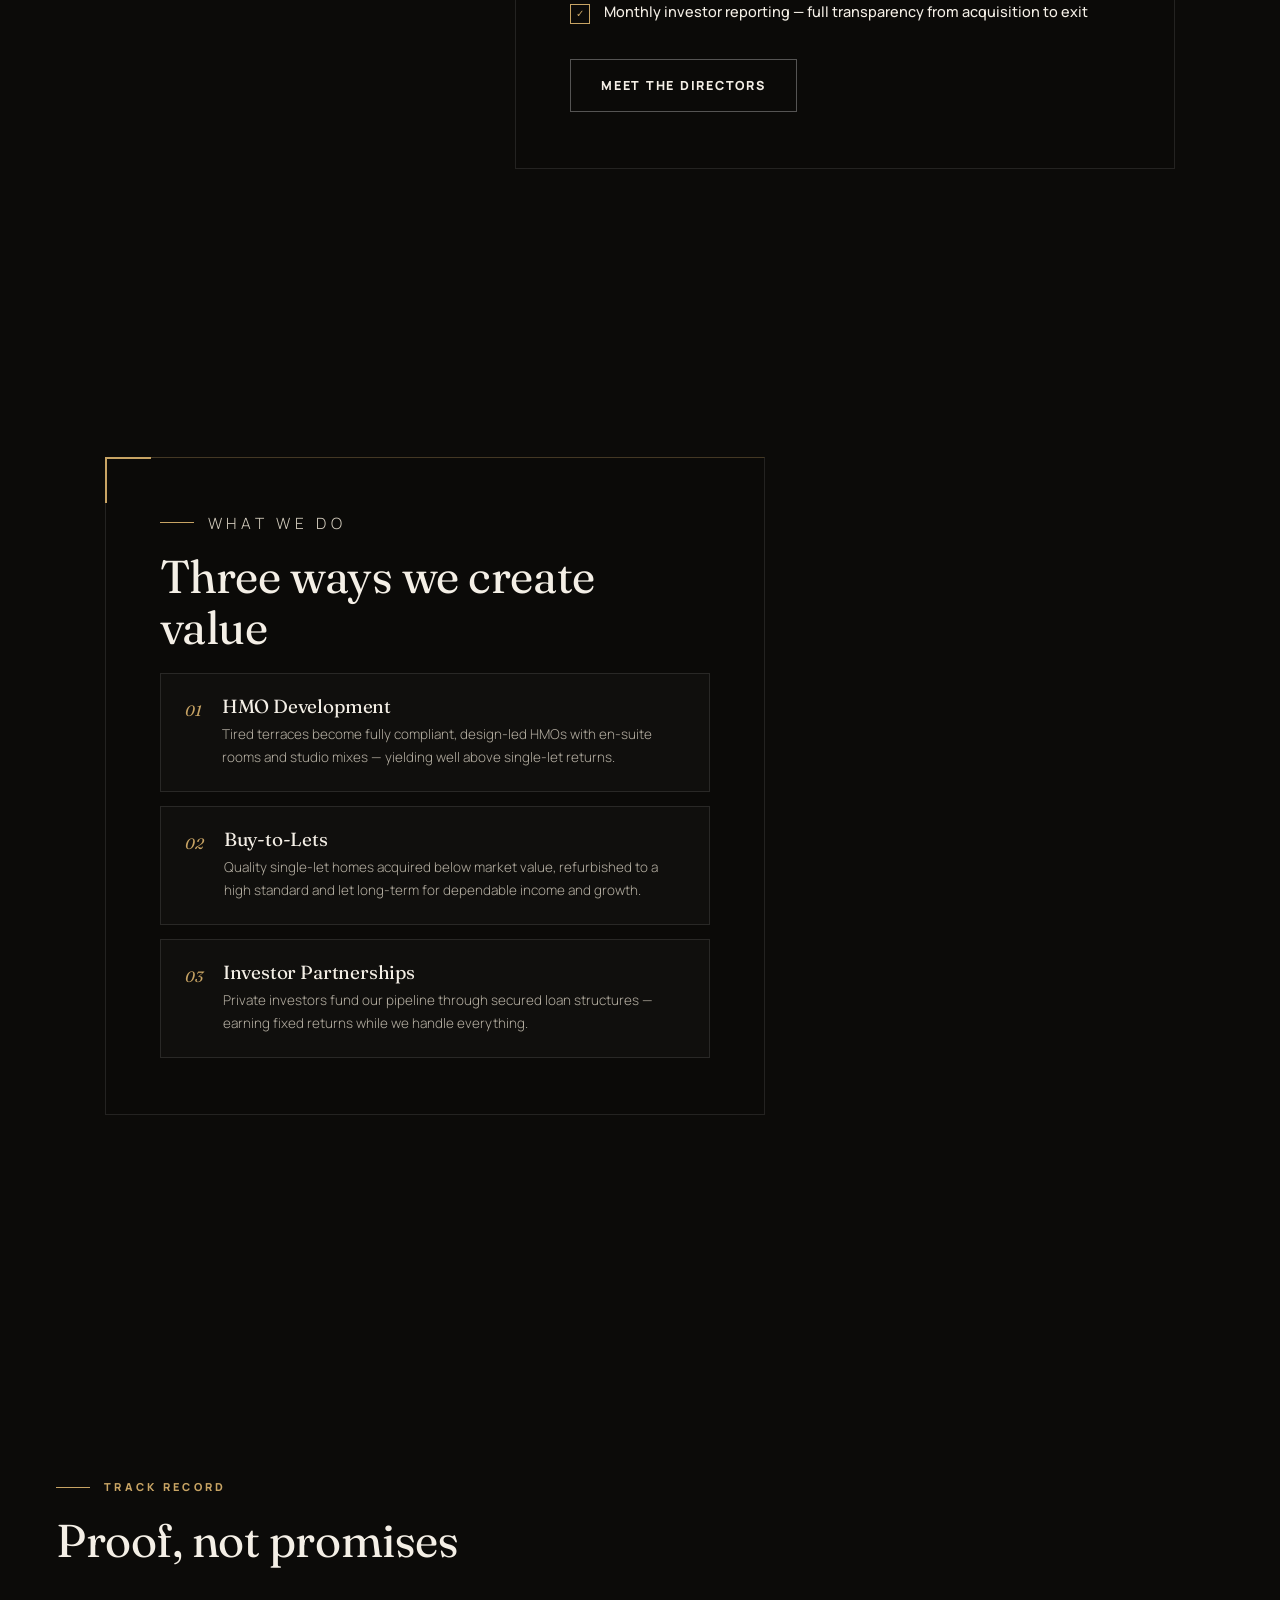
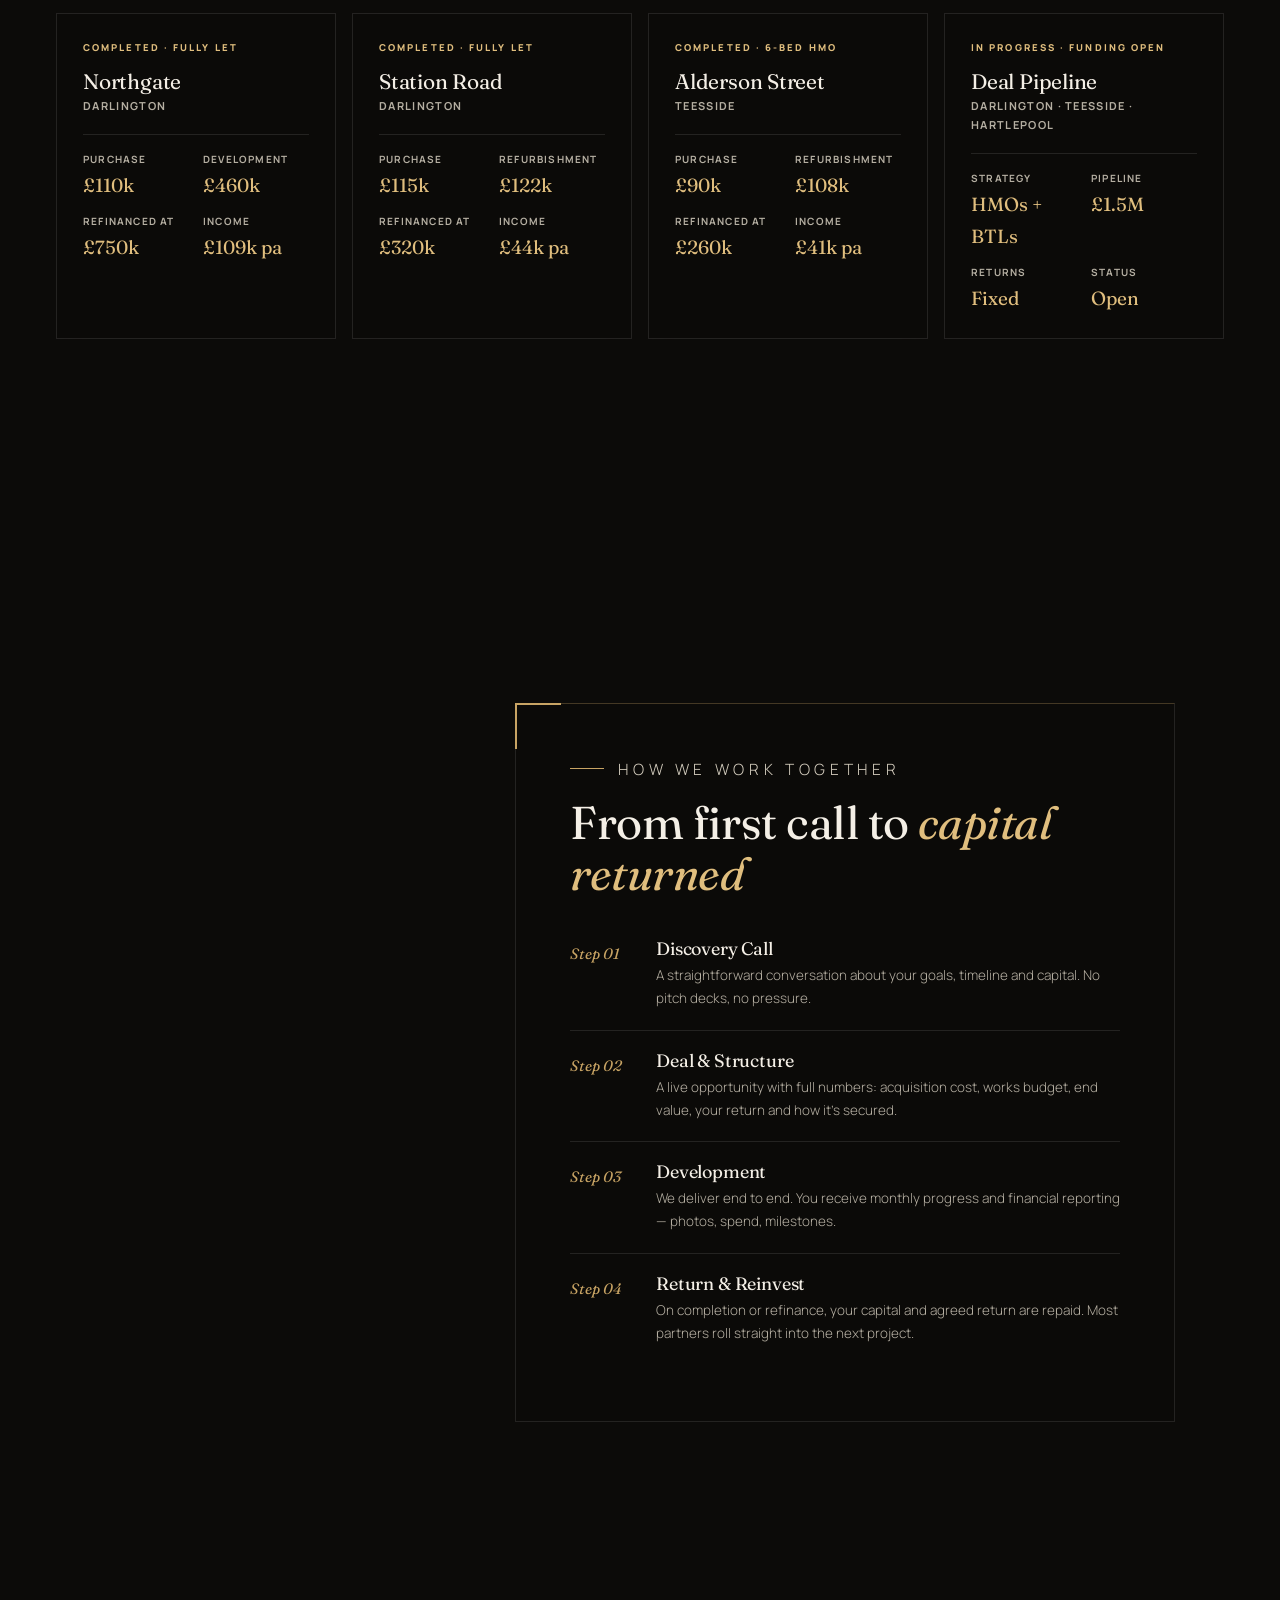
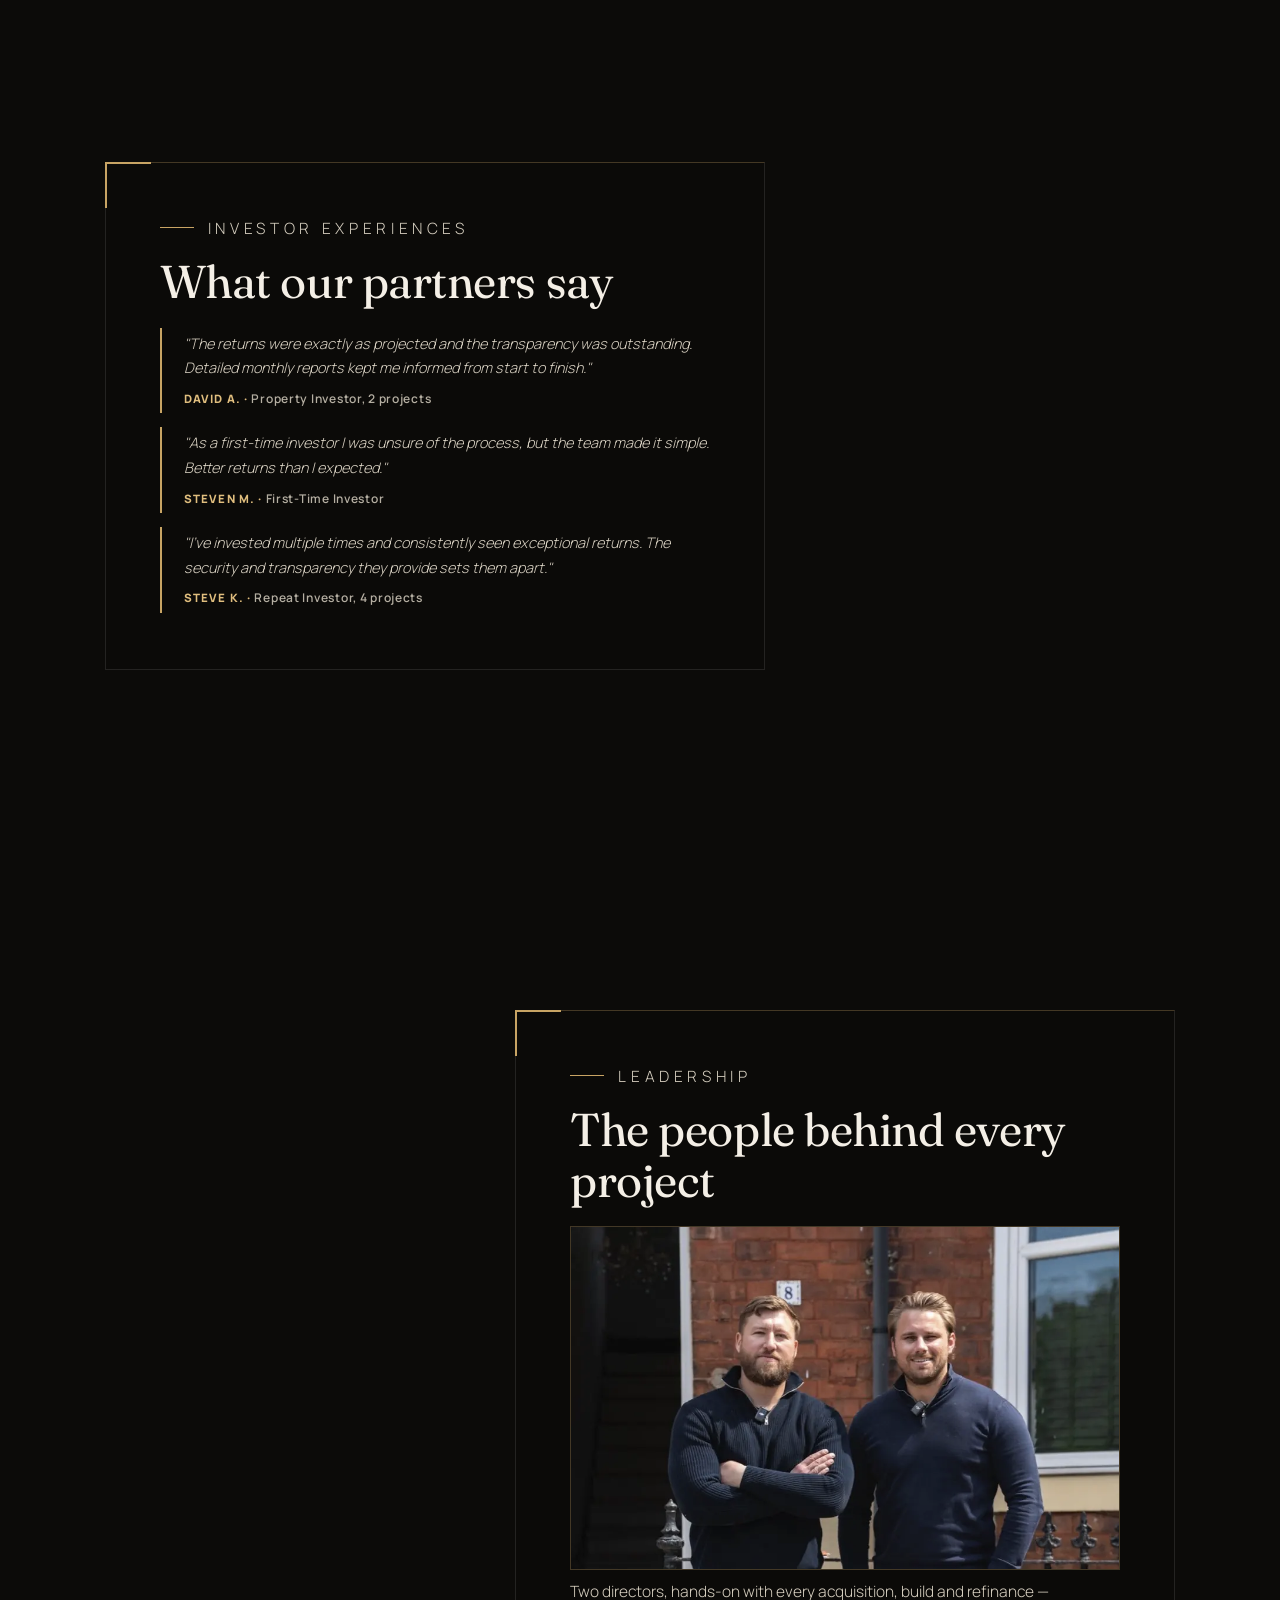
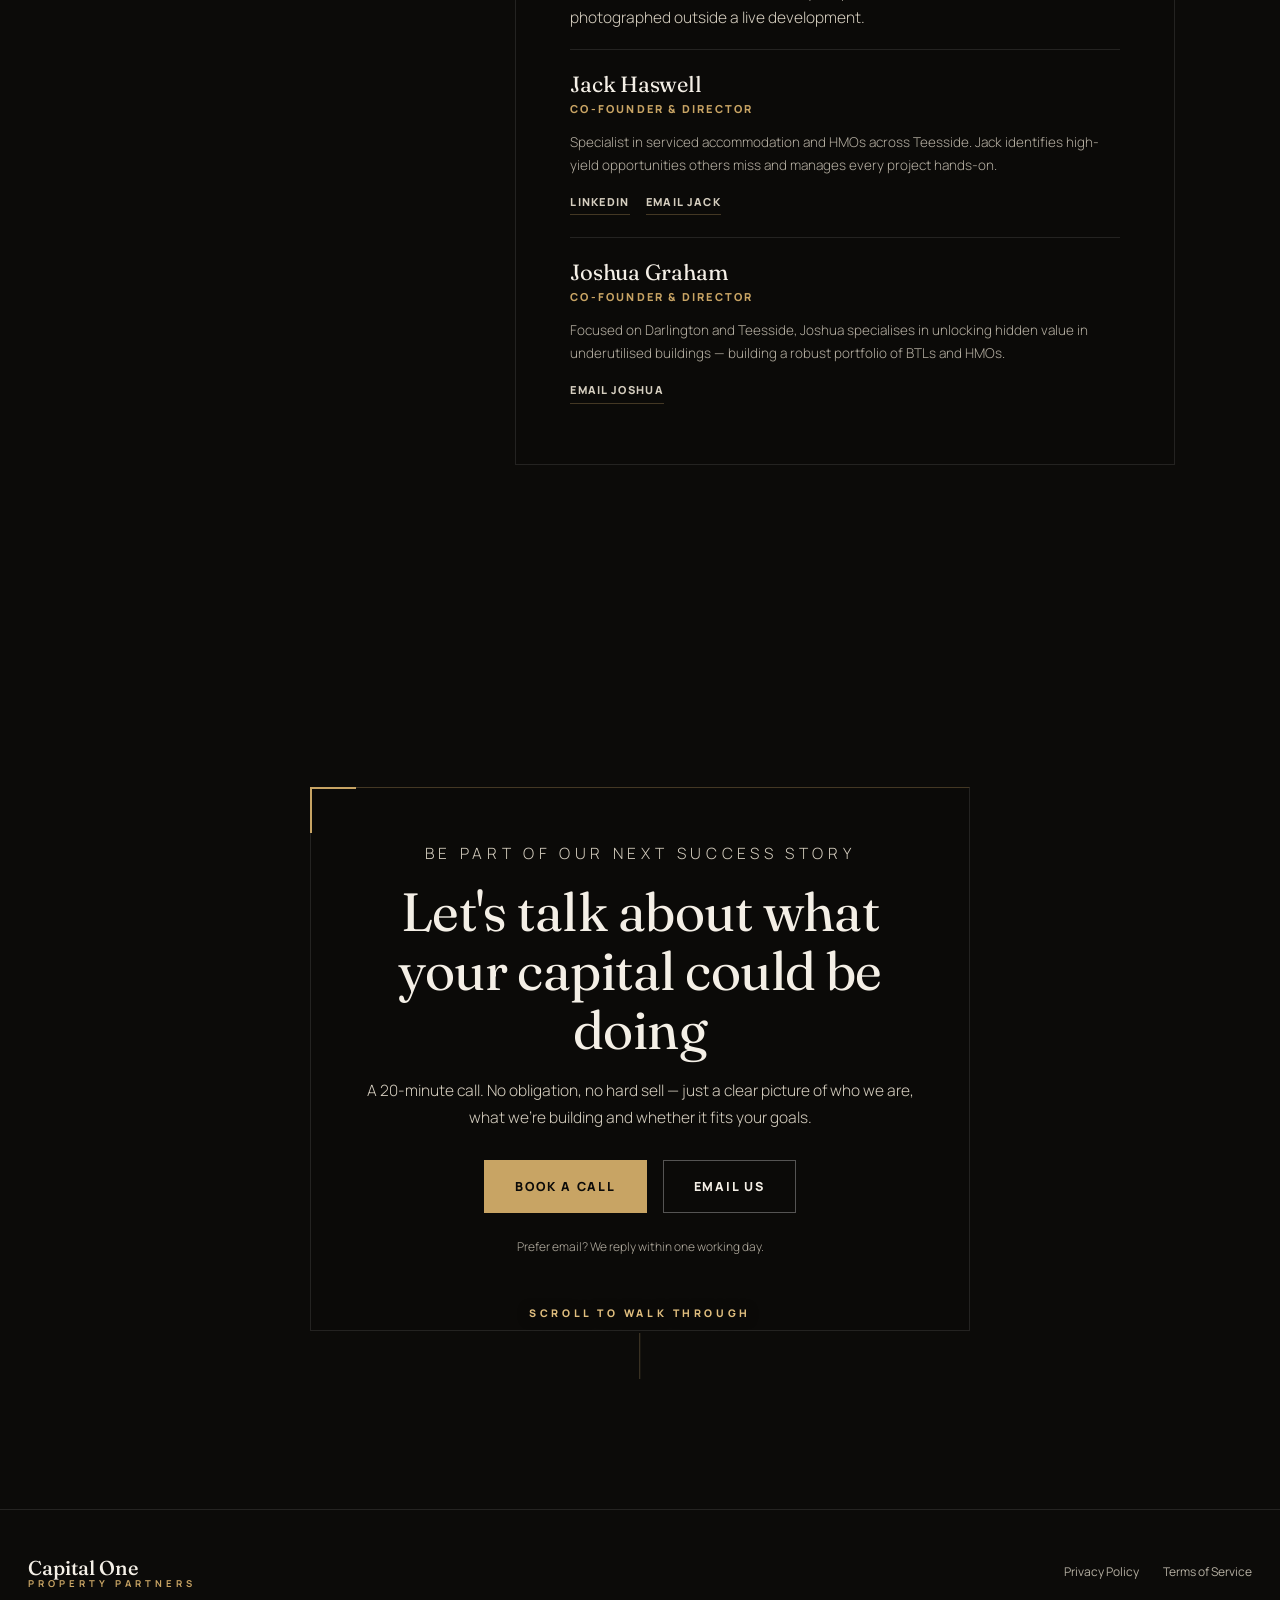
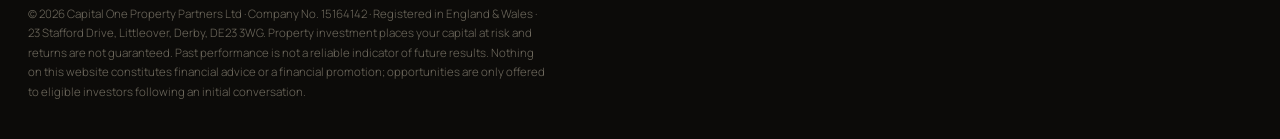
==== commit beced584: "v2: continuous scroll-scrubbed walkthrough background Replace crossfading scene stack with a 200-fra" ====
--- a/v2/index.html
+++ b/v2/index.html
@@ -36,14 +36,13 @@
 a{color:inherit;text-decoration:none}
 ::selection{background:var(--gold);color:var(--ink)}
 
-/* ============ THE WALK: fixed scenery ============ */
+/* ============ THE WALK: scroll-scrubbed frame sequence ============ */
 #walk{position:fixed;inset:0;z-index:-2;background:var(--ink)}
-.scene{position:absolute;inset:-4%;width:108%;height:108%;object-fit:cover;opacity:0;visibility:hidden;transform:scale(1.05)}
-.scene.first{opacity:1;visibility:visible}
+#walk-poster{position:absolute;inset:0;width:100%;height:100%;object-fit:cover}
+#walk-canvas{position:absolute;inset:0;width:100%;height:100%}
 #walk-tint{position:fixed;inset:0;z-index:-1;background:
   radial-gradient(120% 90% at 50% 108%,rgba(12,11,9,.88) 0%,rgba(12,11,9,.28) 55%,rgba(12,11,9,.42) 100%),
   linear-gradient(180deg,rgba(12,11,9,.62) 0%,rgba(12,11,9,.18) 28%,rgba(12,11,9,.30) 72%,rgba(12,11,9,.72) 100%)}
-@media (prefers-reduced-motion:reduce){.scene{transform:none!important;transition:opacity .4s ease}}
 
 /* ============ ROOM CAPTION ============ */
 #room{position:fixed;left:26px;bottom:24px;z-index:40;display:flex;align-items:center;gap:12px;
@@ -175,6 +174,7 @@
 .quote .who span{color:var(--body);font-weight:600;letter-spacing:.06em;text-transform:none;font-size:12px}
 
 /* ============ TEAM ============ */
+.team-inline{width:100%;aspect-ratio:16/10;object-fit:cover;object-position:center 30%;border:1px solid var(--line-2);filter:saturate(.9);margin-bottom:8px}
 .member{border-top:1px solid var(--line);padding:22px 0 4px;margin-top:18px}
 .member h3{font-size:22px}
 .member .role{color:var(--gold);font-size:11px;letter-spacing:.2em;text-transform:uppercase;font-weight:800;margin:4px 0 12px}
@@ -209,16 +209,10 @@
 </head>
 <body>
 
-<!-- ============ FIXED SCENERY: the property you walk through ============ -->
+<!-- ============ FIXED SCENERY: scroll scrubs a continuous walkthrough ============ -->
 <div id="walk" aria-hidden="true">
-  <img class="scene first" src="../images/hero.webp" alt="">
-  <img class="scene" src="../images/northgate-7.webp" alt="">
-  <img class="scene" data-src="../images/northgate-4.webp" alt="">
-  <img class="scene" data-src="../images/alderson-6.webp" alt="">
-  <img class="scene" data-src="../images/station-road-5.webp" alt="">
-  <img class="scene" data-src="../images/station-road-2.webp" alt="">
-  <img class="scene" data-src="../images/team.webp" alt="">
-  <img class="scene" data-src="../images/cta-bg.webp" alt="">
+  <img id="walk-poster" src="../images/hero.webp" alt="">
+  <canvas id="walk-canvas"></canvas>
 </div>
 <div id="walk-tint" aria-hidden="true"></div>
 
@@ -370,7 +364,8 @@
   <div class="panel panel-right rv">
     <p class="kicker">Leadership</p>
     <h2>The people behind every project</h2>
-    <p>That's us on the left — outside a live development. Two directors, hands-on with every acquisition, build and refinance.</p>
+    <img class="team-inline" src="../images/team.webp" alt="Jack Haswell and Joshua Graham outside a Capital One Property Partners development">
+    <p>Two directors, hands-on with every acquisition, build and refinance — photographed outside a live development.</p>
     <div class="member">
       <h3>Jack Haswell</h3>
       <p class="role">Co-Founder &amp; Director</p>
@@ -435,80 +430,97 @@
 document.querySelectorAll('[data-count]').forEach(el=>cio.observe(el));
 
 // ============ THE WALK ============
-// Scroll position maps to a continuous "pos" in scene-index space.
-// Each scene fades in over the section boundary and dollies slowly forward
-// while you're in its room, like walking through the property.
+// Scroll position scrubs a 200-frame walkthrough of Northgate. Frames load
+// progressively (nearest-first around where you're standing); the canvas
+// draws the closest loaded frame so the walk never blocks on the network.
 (function(){
-  const scenes=[...document.querySelectorAll('.scene')],
-        sections=[...document.querySelectorAll('main section[data-scene]')],
-        roomName=document.getElementById('room-name'),
-        room=document.getElementById('room'),
+  const N=200,FW=1120,FH=630,src=i=>'walk/w'+String(i).padStart(3,'0')+'.webp';
+  const CAPS=[
+    {from:0,  label:'Northgate, Darlington — The Studio'},
+    {from:23, label:'Northgate — The Staircase'},
+    {from:48, label:'Northgate — Bedroom & Kitchenette'},
+    {from:72, label:'Northgate — Studio Four'},
+    {from:96, label:'Northgate — Bedroom Two'},
+    {from:119,label:'Northgate — Studio Two'},
+    {from:143,label:'Northgate — The Kitchen'},
+    {from:167,label:'Back Where You Arrived — The Studio'}
+  ];
+  const cv=document.getElementById('walk-canvas'),ctx=cv.getContext('2d'),
+        room=document.getElementById('room'),roomName=document.getElementById('room-name'),
         rail=[...document.querySelectorAll('#rail a')],
-        reduced=matchMedia('(prefers-reduced-motion:reduce)').matches;
-  const CAPTIONS=[
-    'Northgate, Darlington — The Studio',
-    'Northgate — The Staircase',
-    'Northgate — Studio Four',
-    'Alderson Street, Teesside — The Kitchen',
-    'Station Road, Darlington — Bedroom Two',
-    'Station Road — The Bathroom',
-    'On Site — Darlington',
-    'Your Next Investment'
-  ];
-  let B=[],shownRoom=0;
-
-  function measure(){
-    B=sections.map(s=>{
-      const t=s.getBoundingClientRect().top+scrollY;
-      return Math.max(t-innerHeight*0.45,0);
-    });
+        sections=[...document.querySelectorAll('main section[data-scene]')];
+  const frames=new Array(N),ready=new Array(N).fill(false);
+  let cur=0,drawnIdx=-1,shownCap=CAPS[0].label,B=[];
+
+  function load(i){
+    if(i<0||i>=N||frames[i])return;
+    const im=new Image();
+    frames[i]=im;
+    im.onload=()=>{ready[i]=true;paint();};
+    im.src=src(i);
+  }
+  let seq=0;
+  (function pump(){let c=0;while(seq<N&&c<3){load(seq++);c++;}if(seq<N)setTimeout(pump,150);})();
+
+  function nearestReady(i){
+    if(ready[i])return i;
+    for(let d=1;d<N;d++){
+      if(ready[i-d])return i-d;
+      if(ready[i+d]&&i+d<N)return i+d;
+    }
+    return -1;
+  }
+
+  function resize(){
+    const dpr=Math.min(devicePixelRatio||1,2);
+    cv.width=Math.round(innerWidth*dpr);cv.height=Math.round(innerHeight*dpr);
+    B=sections.map(s=>Math.max(s.getBoundingClientRect().top+scrollY-innerHeight*0.45,0));
     B[0]=0;
-    B.push(document.documentElement.scrollHeight);
-    tick();
+    drawnIdx=-1;paint();
   }
 
-  function loadScene(i){
-    const el=scenes[i];
-    if(el&&el.dataset.src){el.src=el.dataset.src;delete el.dataset.src;}
+  function paint(){
+    const i=nearestReady(Math.round(cur));
+    if(i<0||i===drawnIdx)return;
+    drawnIdx=i;
+    const im=frames[i],s=Math.max(cv.width/FW,cv.height/FH),
+          dw=FW*s,dh=FH*s;
+    ctx.drawImage(im,(cv.width-dw)/2,(cv.height-dh)/2,dw,dh);
   }
 
   function tick(){
-    if(!B.length)return;
-    let k=0;
-    while(k<scenes.length-1&&scrollY>=B[k+1])k++;
-    const span=Math.max(B[k+1]-B[k],1),
-          pos=k+Math.min(Math.max((scrollY-B[k])/span,0),1);
-    loadScene(k+1);loadScene(k+2);
-    scenes.forEach((el,i)=>{
-      // Only the scene underfoot and its neighbours stay composited;
-      // everything else is fully hidden so the GPU drops its layer.
-      if(i<k-1||i>k+1){el.style.visibility='hidden';return}
-      const o=i===0?1:Math.min(Math.max((pos-(i-0.28))/0.28,0),1);
-      const covered=i<k&&pos>=i+1;   // fully hidden behind the scene above it
-      el.style.visibility=(o<=0||covered)?'hidden':'visible';
-      el.style.opacity=o;
-      if(!reduced){
-        const lp=Math.min(Math.max((pos-i+1)/1.9,0),1);
-        el.style.transform=`scale(${(1.05+0.13*lp).toFixed(4)})`;
-      }
-    });
-    room.classList.toggle('off',pos<0.35);
-    // caption + rail
-    // switch label once the next room is actually fading in (not mid-room)
-    const active=Math.min(Math.floor(pos+0.14),scenes.length-1);
-    if(active!==shownRoom){
-      shownRoom=active;
+    const max=document.documentElement.scrollHeight-innerHeight,
+          f=max>0?Math.min(Math.max(scrollY/max,0),1):0,
+          target=f*(N-1);
+    // ease toward the target so fast flicks glide like momentum, but always
+    // advance at least most of the way so scrubbing never lags the page
+    cur=Math.abs(target-cur)>18?target:cur+(target-cur)*0.45;
+    const c=Math.round(cur);
+    for(let d=0;d<=6;d++){load(c+d);load(c-d);}
+    paint();
+    // caption chip
+    let cap=CAPS[0].label;
+    for(const e of CAPS)if(c>=e.from)cap=e.label;
+    room.classList.toggle('off',target<4);
+    if(cap!==shownCap){
+      shownCap=cap;
       room.classList.add('swap');
-      setTimeout(()=>{roomName.textContent=CAPTIONS[active];room.classList.remove('swap');},240);
+      setTimeout(()=>{roomName.textContent=shownCap;room.classList.remove('swap');},240);
     }
-    rail.forEach((a,i)=>a.classList.toggle('on',i===active));
+    // route rail follows page sections
+    if(B.length){
+      let k=0;
+      for(let j=0;j<B.length;j++)if(scrollY>=B[j])k=j;
+      rail.forEach((a,i)=>a.classList.toggle('on',i===k));
+    }
   }
 
   addEventListener('scroll',tick,{passive:true});
-  addEventListener('resize',()=>{clearTimeout(measure._t);measure._t=setTimeout(measure,180)});
-  addEventListener('load',measure);
-  setTimeout(measure,300);
-  roomName.textContent=CAPTIONS[0];
+  addEventListener('resize',()=>{clearTimeout(resize._t);resize._t=setTimeout(resize,180)});
+  addEventListener('load',resize);
+  setTimeout(resize,300);
+  roomName.textContent=shownCap;
+  resize();
 })();
 </script>
 </body>
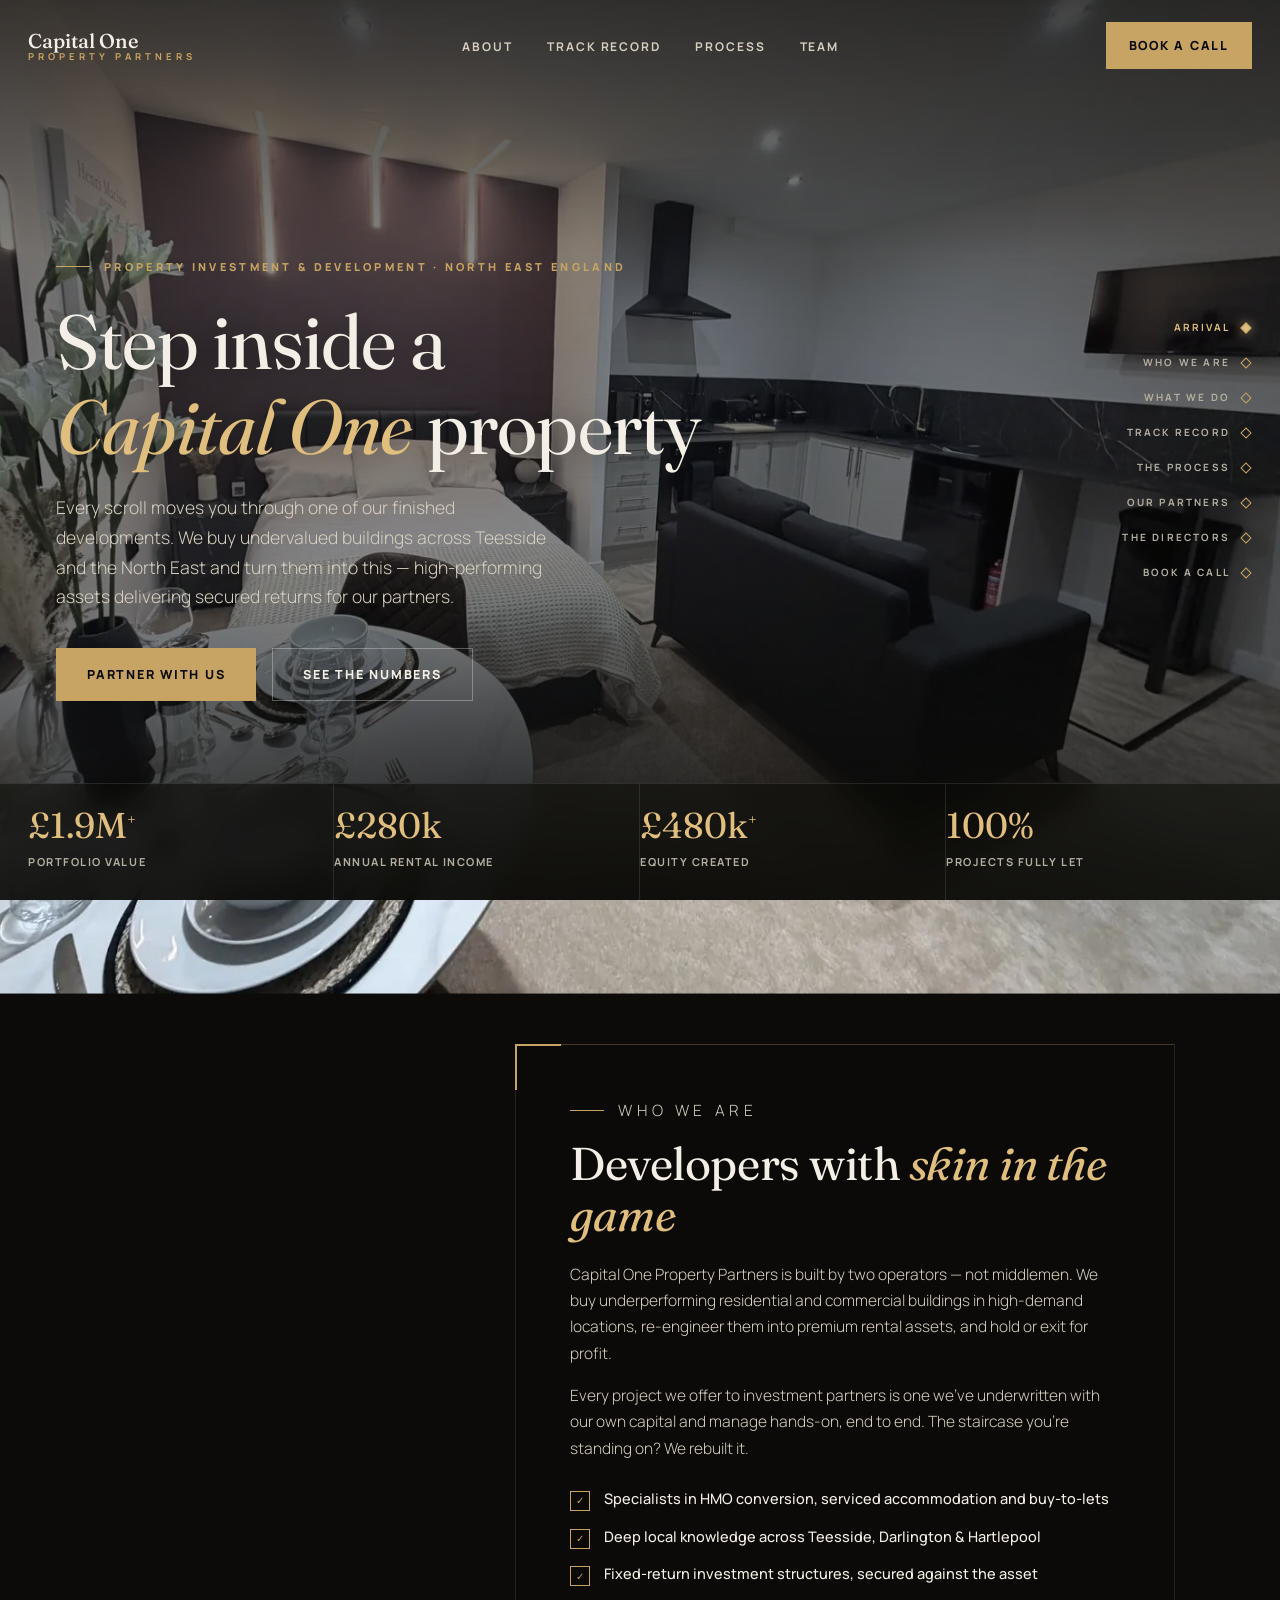
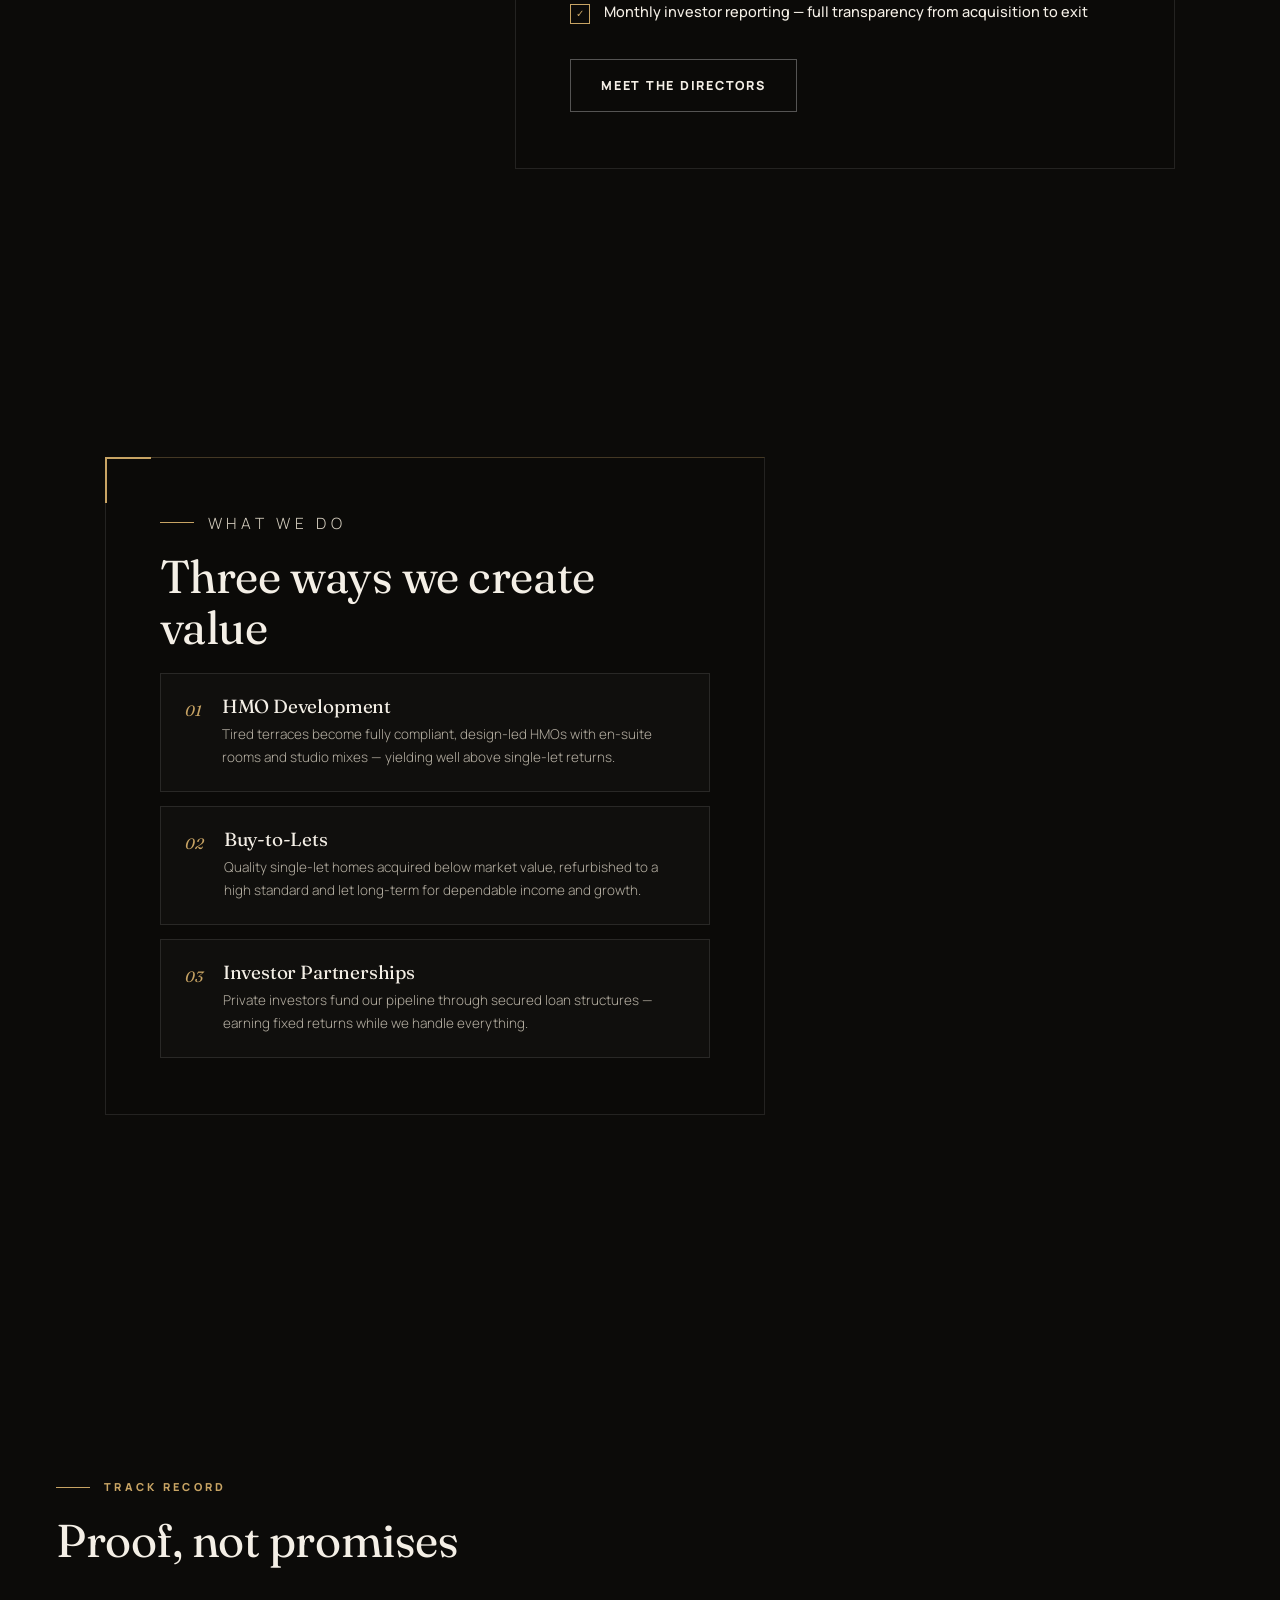
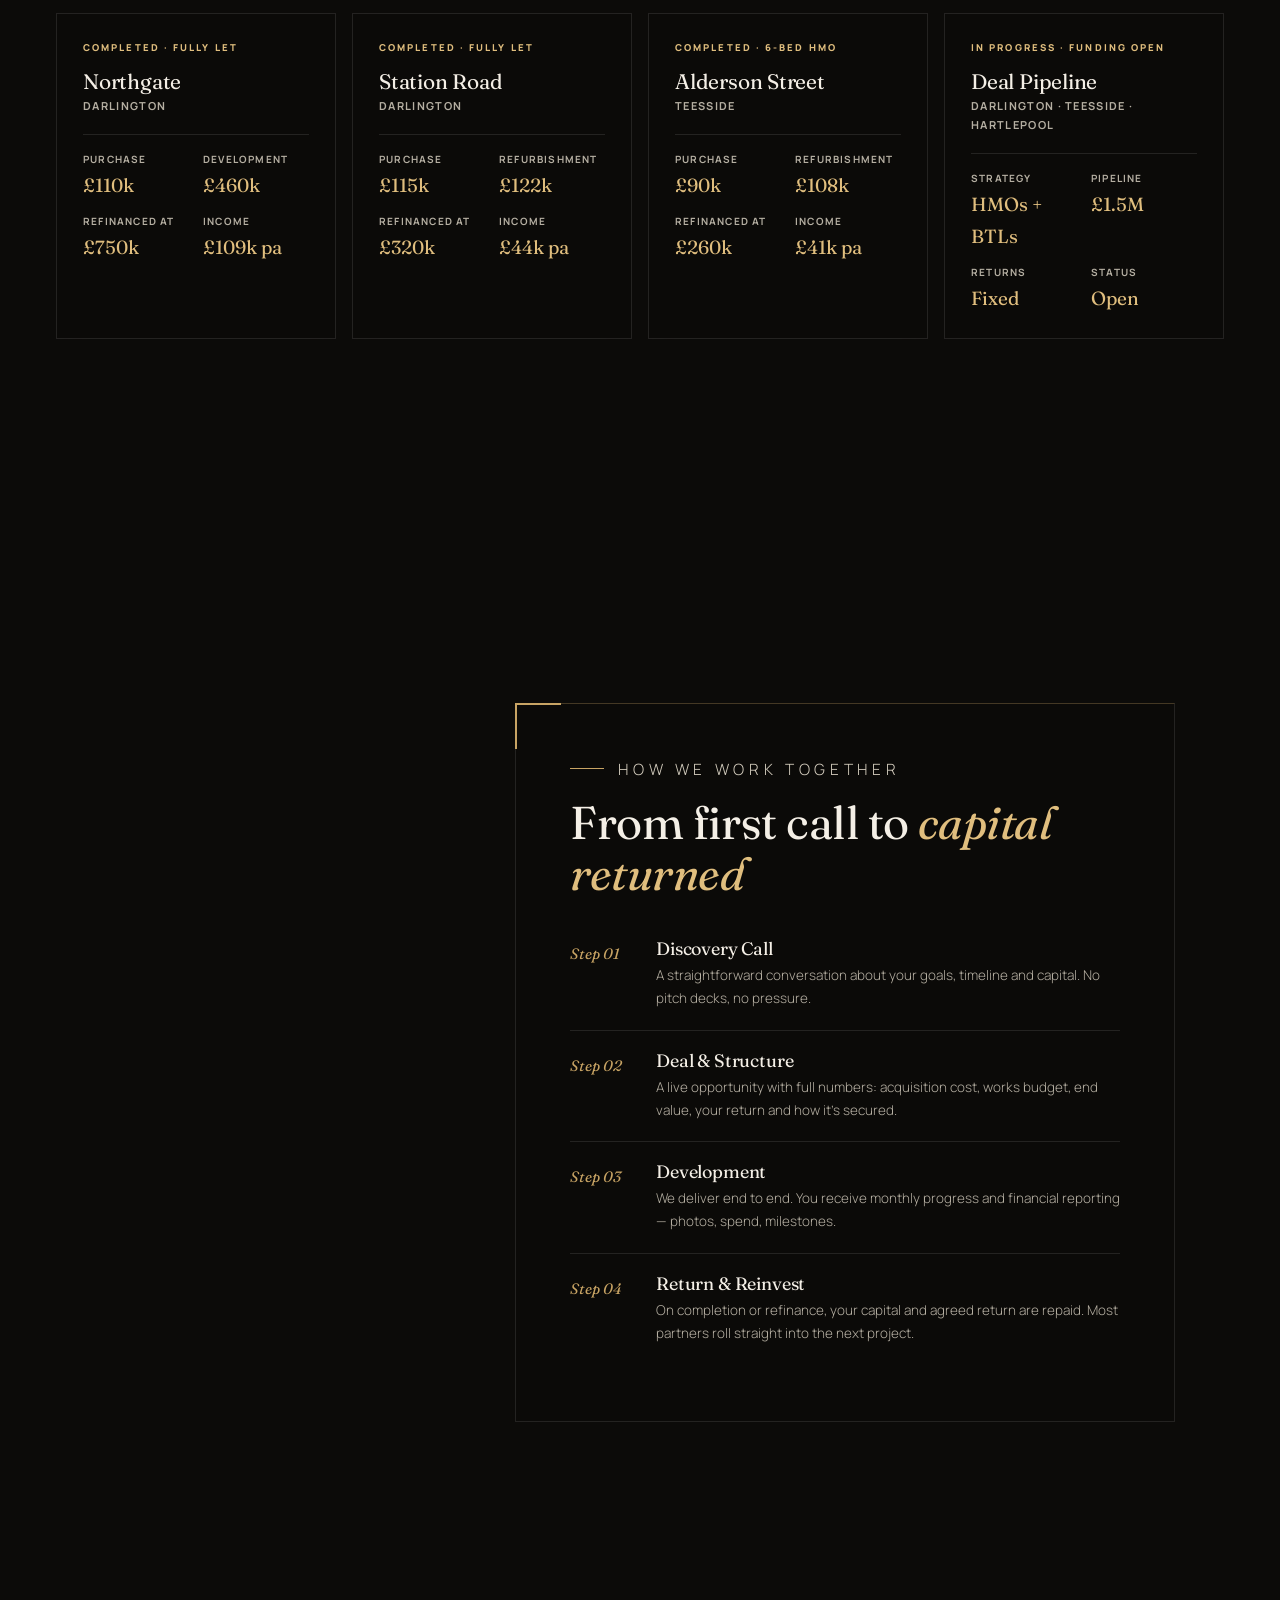
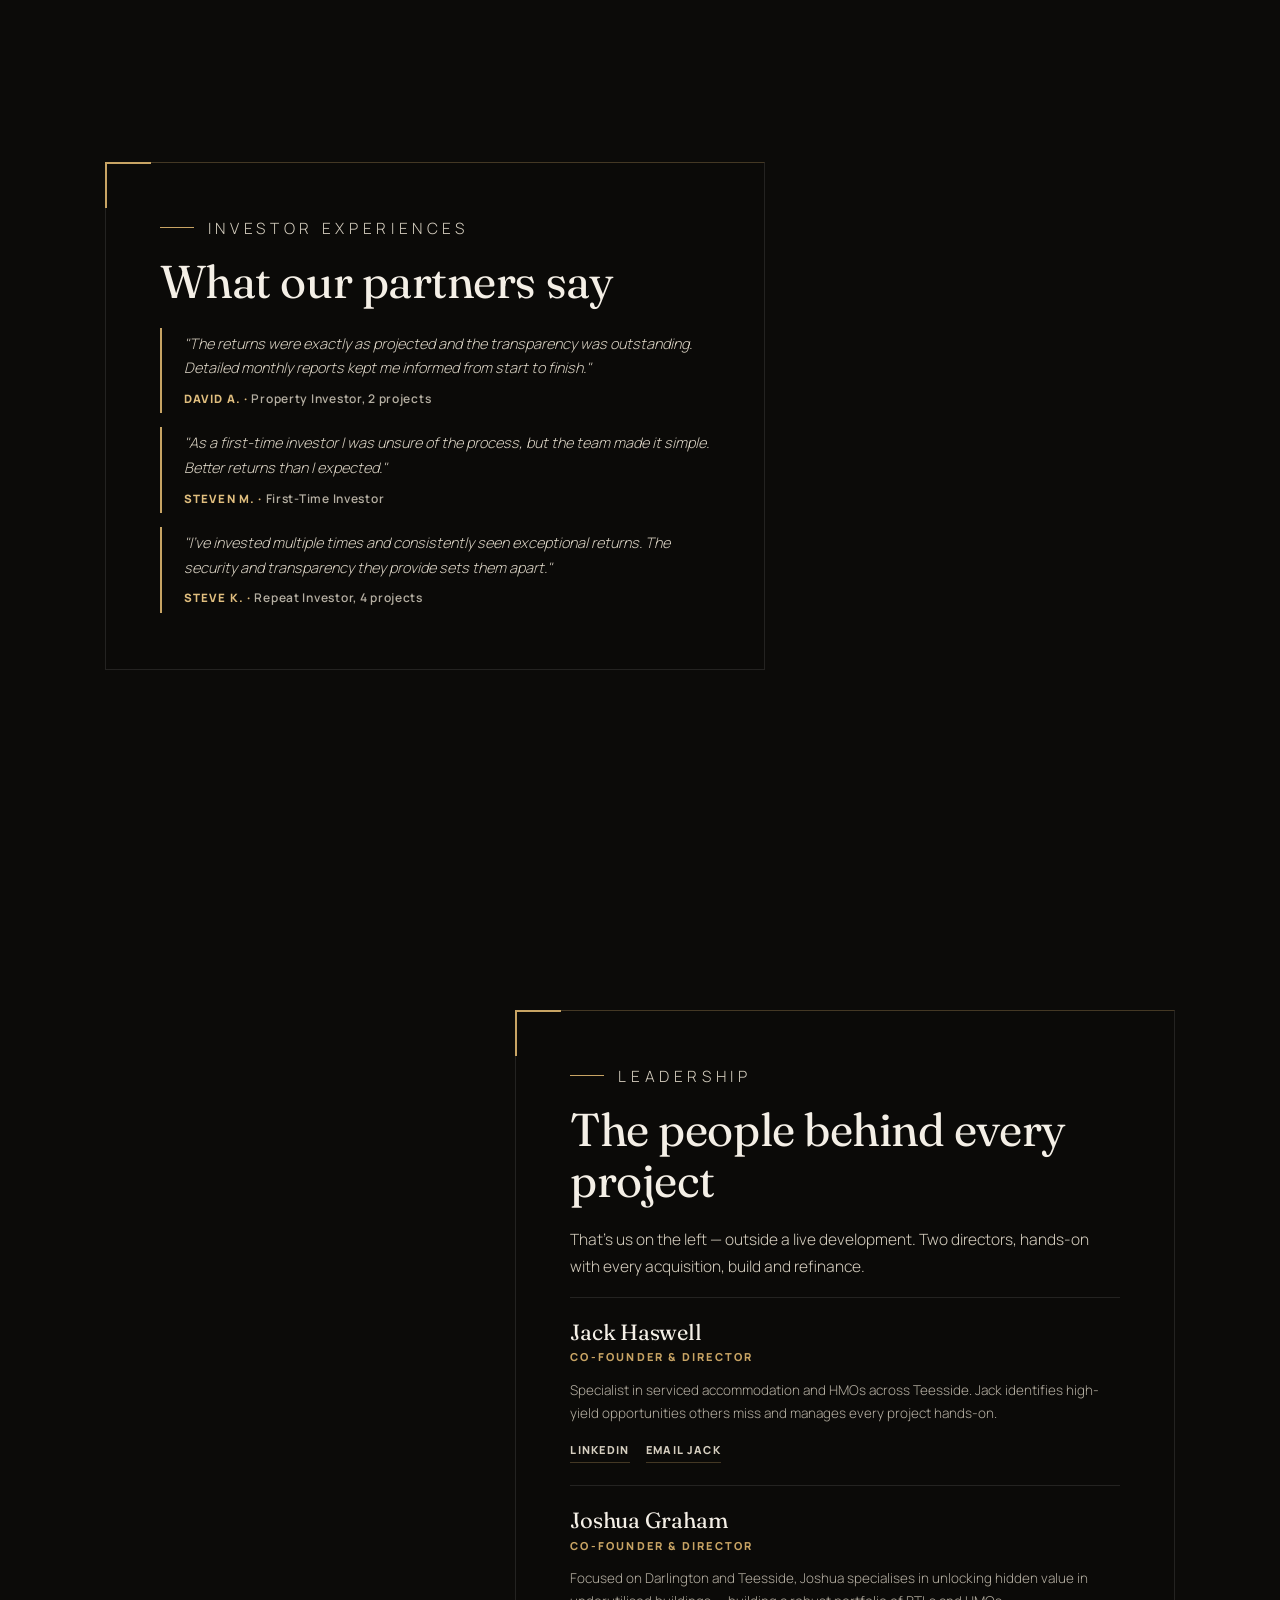
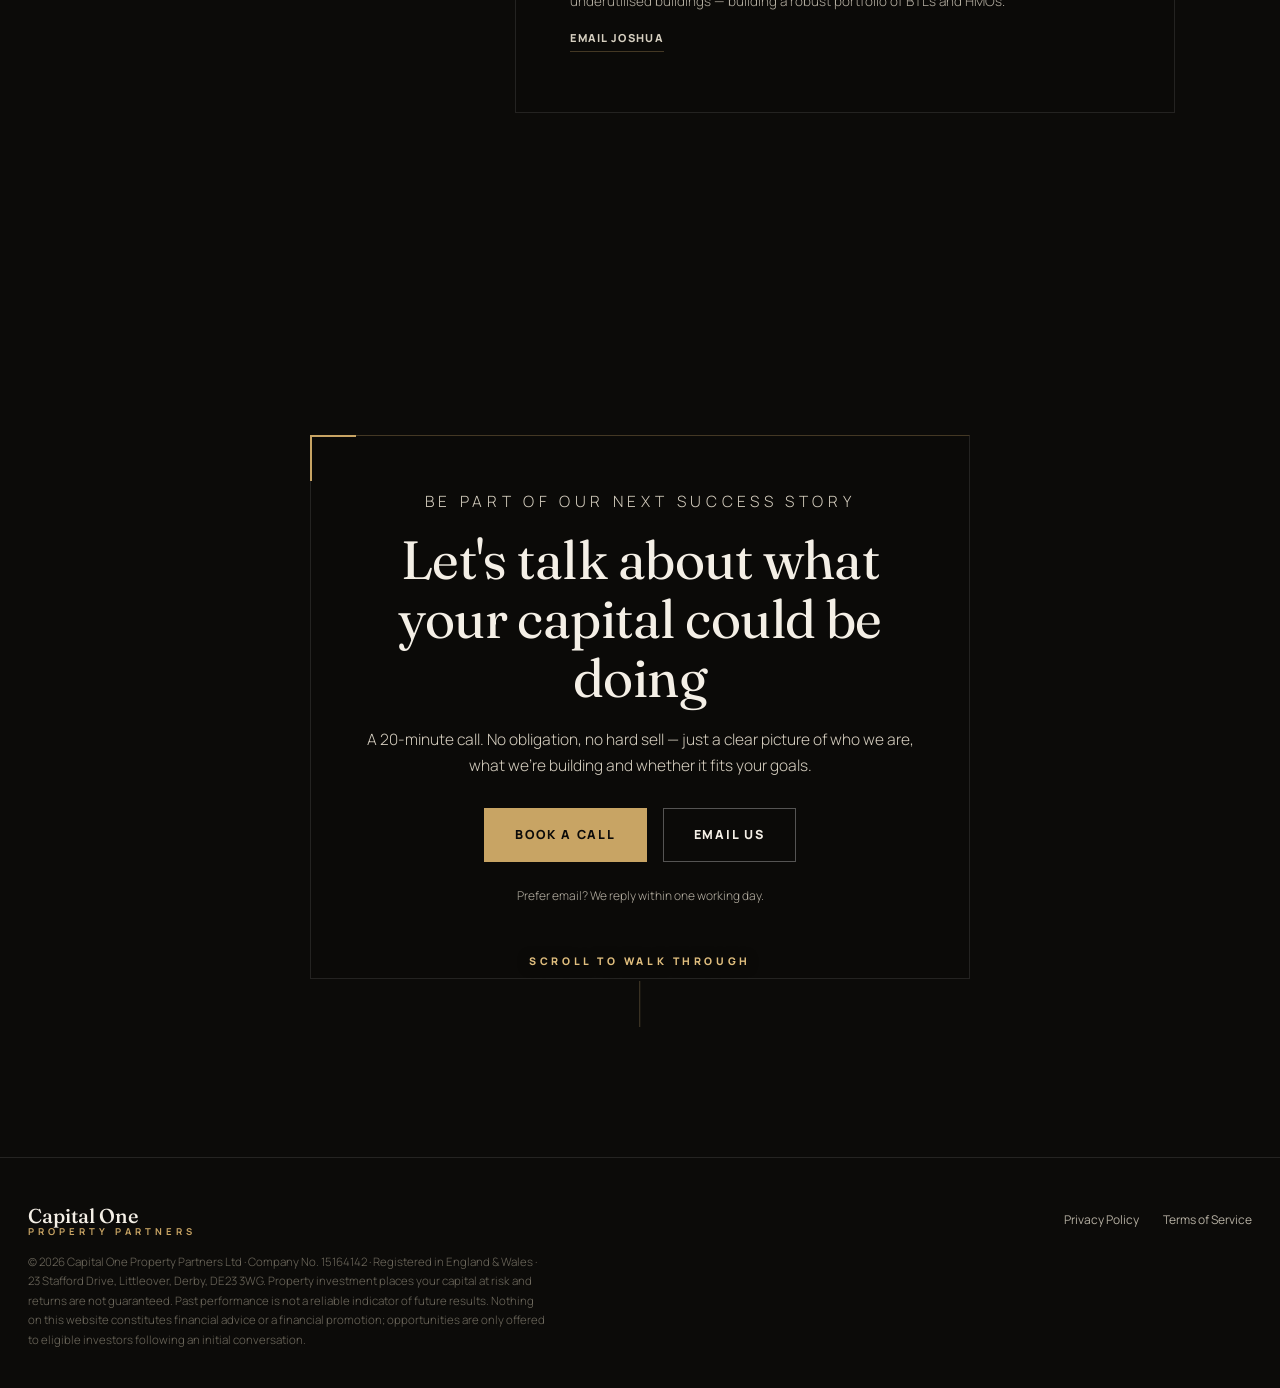
==== commit c9a185c6: "Revert v2 to the crossfade-scene walkthrough (preferred version) Jack preferred the original v2: per" ====
--- a/v2/index.html
+++ b/v2/index.html
@@ -36,13 +36,14 @@
 a{color:inherit;text-decoration:none}
 ::selection{background:var(--gold);color:var(--ink)}
 
-/* ============ THE WALK: scroll-scrubbed frame sequence ============ */
+/* ============ THE WALK: fixed scenery ============ */
 #walk{position:fixed;inset:0;z-index:-2;background:var(--ink)}
-#walk-poster{position:absolute;inset:0;width:100%;height:100%;object-fit:cover}
-#walk-canvas{position:absolute;inset:0;width:100%;height:100%}
+.scene{position:absolute;inset:-4%;width:108%;height:108%;object-fit:cover;opacity:0;visibility:hidden;transform:scale(1.05)}
+.scene.first{opacity:1;visibility:visible}
 #walk-tint{position:fixed;inset:0;z-index:-1;background:
   radial-gradient(120% 90% at 50% 108%,rgba(12,11,9,.88) 0%,rgba(12,11,9,.28) 55%,rgba(12,11,9,.42) 100%),
   linear-gradient(180deg,rgba(12,11,9,.62) 0%,rgba(12,11,9,.18) 28%,rgba(12,11,9,.30) 72%,rgba(12,11,9,.72) 100%)}
+@media (prefers-reduced-motion:reduce){.scene{transform:none!important;transition:opacity .4s ease}}
 
 /* ============ ROOM CAPTION ============ */
 #room{position:fixed;left:26px;bottom:24px;z-index:40;display:flex;align-items:center;gap:12px;
@@ -174,7 +175,6 @@
 .quote .who span{color:var(--body);font-weight:600;letter-spacing:.06em;text-transform:none;font-size:12px}
 
 /* ============ TEAM ============ */
-.team-inline{width:100%;aspect-ratio:16/10;object-fit:cover;object-position:center 30%;border:1px solid var(--line-2);filter:saturate(.9);margin-bottom:8px}
 .member{border-top:1px solid var(--line);padding:22px 0 4px;margin-top:18px}
 .member h3{font-size:22px}
 .member .role{color:var(--gold);font-size:11px;letter-spacing:.2em;text-transform:uppercase;font-weight:800;margin:4px 0 12px}
@@ -209,10 +209,16 @@
 </head>
 <body>
 
-<!-- ============ FIXED SCENERY: scroll scrubs a continuous walkthrough ============ -->
+<!-- ============ FIXED SCENERY: the property you walk through ============ -->
 <div id="walk" aria-hidden="true">
-  <img id="walk-poster" src="../images/hero.webp" alt="">
-  <canvas id="walk-canvas"></canvas>
+  <img class="scene first" src="../images/hero.webp" alt="">
+  <img class="scene" src="../images/northgate-7.webp" alt="">
+  <img class="scene" data-src="../images/northgate-4.webp" alt="">
+  <img class="scene" data-src="../images/alderson-6.webp" alt="">
+  <img class="scene" data-src="../images/station-road-5.webp" alt="">
+  <img class="scene" data-src="../images/station-road-2.webp" alt="">
+  <img class="scene" data-src="../images/team.webp" alt="">
+  <img class="scene" data-src="../images/cta-bg.webp" alt="">
 </div>
 <div id="walk-tint" aria-hidden="true"></div>
 
@@ -364,8 +370,7 @@
   <div class="panel panel-right rv">
     <p class="kicker">Leadership</p>
     <h2>The people behind every project</h2>
-    <img class="team-inline" src="../images/team.webp" alt="Jack Haswell and Joshua Graham outside a Capital One Property Partners development">
-    <p>Two directors, hands-on with every acquisition, build and refinance — photographed outside a live development.</p>
+    <p>That's us on the left — outside a live development. Two directors, hands-on with every acquisition, build and refinance.</p>
     <div class="member">
       <h3>Jack Haswell</h3>
       <p class="role">Co-Founder &amp; Director</p>
@@ -430,97 +435,80 @@
 document.querySelectorAll('[data-count]').forEach(el=>cio.observe(el));
 
 // ============ THE WALK ============
-// Scroll position scrubs a 200-frame walkthrough of Northgate. Frames load
-// progressively (nearest-first around where you're standing); the canvas
-// draws the closest loaded frame so the walk never blocks on the network.
+// Scroll position maps to a continuous "pos" in scene-index space.
+// Each scene fades in over the section boundary and dollies slowly forward
+// while you're in its room, like walking through the property.
 (function(){
-  const N=200,FW=1120,FH=630,src=i=>'walk/w'+String(i).padStart(3,'0')+'.webp';
-  const CAPS=[
-    {from:0,  label:'Northgate, Darlington — The Studio'},
-    {from:23, label:'Northgate — The Staircase'},
-    {from:48, label:'Northgate — Bedroom & Kitchenette'},
-    {from:72, label:'Northgate — Studio Four'},
-    {from:96, label:'Northgate — Bedroom Two'},
-    {from:119,label:'Northgate — Studio Two'},
-    {from:143,label:'Northgate — The Kitchen'},
-    {from:167,label:'Back Where You Arrived — The Studio'}
+  const scenes=[...document.querySelectorAll('.scene')],
+        sections=[...document.querySelectorAll('main section[data-scene]')],
+        roomName=document.getElementById('room-name'),
+        room=document.getElementById('room'),
+        rail=[...document.querySelectorAll('#rail a')],
+        reduced=matchMedia('(prefers-reduced-motion:reduce)').matches;
+  const CAPTIONS=[
+    'Northgate, Darlington — The Studio',
+    'Northgate — The Staircase',
+    'Northgate — Studio Four',
+    'Alderson Street, Teesside — The Kitchen',
+    'Station Road, Darlington — Bedroom Two',
+    'Station Road — The Bathroom',
+    'On Site — Darlington',
+    'Your Next Investment'
   ];
-  const cv=document.getElementById('walk-canvas'),ctx=cv.getContext('2d'),
-        room=document.getElementById('room'),roomName=document.getElementById('room-name'),
-        rail=[...document.querySelectorAll('#rail a')],
-        sections=[...document.querySelectorAll('main section[data-scene]')];
-  const frames=new Array(N),ready=new Array(N).fill(false);
-  let cur=0,drawnIdx=-1,shownCap=CAPS[0].label,B=[];
-
-  function load(i){
-    if(i<0||i>=N||frames[i])return;
-    const im=new Image();
-    frames[i]=im;
-    im.onload=()=>{ready[i]=true;paint();};
-    im.src=src(i);
+  let B=[],shownRoom=0;
+
+  function measure(){
+    B=sections.map(s=>{
+      const t=s.getBoundingClientRect().top+scrollY;
+      return Math.max(t-innerHeight*0.45,0);
+    });
+    B[0]=0;
+    B.push(document.documentElement.scrollHeight);
+    tick();
   }
-  let seq=0;
-  (function pump(){let c=0;while(seq<N&&c<3){load(seq++);c++;}if(seq<N)setTimeout(pump,150);})();
-
-  function nearestReady(i){
-    if(ready[i])return i;
-    for(let d=1;d<N;d++){
-      if(ready[i-d])return i-d;
-      if(ready[i+d]&&i+d<N)return i+d;
+
+  function loadScene(i){
+    const el=scenes[i];
+    if(el&&el.dataset.src){el.src=el.dataset.src;delete el.dataset.src;}
+  }
+
+  function tick(){
+    if(!B.length)return;
+    let k=0;
+    while(k<scenes.length-1&&scrollY>=B[k+1])k++;
+    const span=Math.max(B[k+1]-B[k],1),
+          pos=k+Math.min(Math.max((scrollY-B[k])/span,0),1);
+    loadScene(k+1);loadScene(k+2);
+    scenes.forEach((el,i)=>{
+      // Only the scene underfoot and its neighbours stay composited;
+      // everything else is fully hidden so the GPU drops its layer.
+      if(i<k-1||i>k+1){el.style.visibility='hidden';return}
+      const o=i===0?1:Math.min(Math.max((pos-(i-0.28))/0.28,0),1);
+      const covered=i<k&&pos>=i+1;   // fully hidden behind the scene above it
+      el.style.visibility=(o<=0||covered)?'hidden':'visible';
+      el.style.opacity=o;
+      if(!reduced){
+        const lp=Math.min(Math.max((pos-i+1)/1.9,0),1);
+        el.style.transform=`scale(${(1.05+0.13*lp).toFixed(4)})`;
+      }
+    });
+    room.classList.toggle('off',pos<0.35);
+    // caption + rail
+    // switch label once the next room is actually fading in (not mid-room)
+    const active=Math.min(Math.floor(pos+0.14),scenes.length-1);
+    if(active!==shownRoom){
+      shownRoom=active;
+      room.classList.add('swap');
+      setTimeout(()=>{roomName.textContent=CAPTIONS[active];room.classList.remove('swap');},240);
     }
-    return -1;
+    rail.forEach((a,i)=>a.classList.toggle('on',i===active));
   }
 
-  function resize(){
-    const dpr=Math.min(devicePixelRatio||1,2);
-    cv.width=Math.round(innerWidth*dpr);cv.height=Math.round(innerHeight*dpr);
-    B=sections.map(s=>Math.max(s.getBoundingClientRect().top+scrollY-innerHeight*0.45,0));
-    B[0]=0;
-    drawnIdx=-1;paint();
-  }
-
-  function paint(){
-    const i=nearestReady(Math.round(cur));
-    if(i<0||i===drawnIdx)return;
-    drawnIdx=i;
-    const im=frames[i],s=Math.max(cv.width/FW,cv.height/FH),
-          dw=FW*s,dh=FH*s;
-    ctx.drawImage(im,(cv.width-dw)/2,(cv.height-dh)/2,dw,dh);
-  }
-
-  function tick(){
-    const max=document.documentElement.scrollHeight-innerHeight,
-          f=max>0?Math.min(Math.max(scrollY/max,0),1):0,
-          target=f*(N-1);
-    // ease toward the target so fast flicks glide like momentum, but always
-    // advance at least most of the way so scrubbing never lags the page
-    cur=Math.abs(target-cur)>18?target:cur+(target-cur)*0.45;
-    const c=Math.round(cur);
-    for(let d=0;d<=6;d++){load(c+d);load(c-d);}
-    paint();
-    // caption chip
-    let cap=CAPS[0].label;
-    for(const e of CAPS)if(c>=e.from)cap=e.label;
-    room.classList.toggle('off',target<4);
-    if(cap!==shownCap){
-      shownCap=cap;
-      room.classList.add('swap');
-      setTimeout(()=>{roomName.textContent=shownCap;room.classList.remove('swap');},240);
-    }
-    // route rail follows page sections
-    if(B.length){
-      let k=0;
-      for(let j=0;j<B.length;j++)if(scrollY>=B[j])k=j;
-      rail.forEach((a,i)=>a.classList.toggle('on',i===k));
-    }
-  }
-
   addEventListener('scroll',tick,{passive:true});
-  addEventListener('resize',()=>{clearTimeout(resize._t);resize._t=setTimeout(resize,180)});
-  addEventListener('load',resize);
-  setTimeout(resize,300);
-  roomName.textContent=shownCap;
-  resize();
+  addEventListener('resize',()=>{clearTimeout(measure._t);measure._t=setTimeout(measure,180)});
+  addEventListener('load',measure);
+  setTimeout(measure,300);
+  roomName.textContent=CAPTIONS[0];
 })();
 </script>
 </body>
